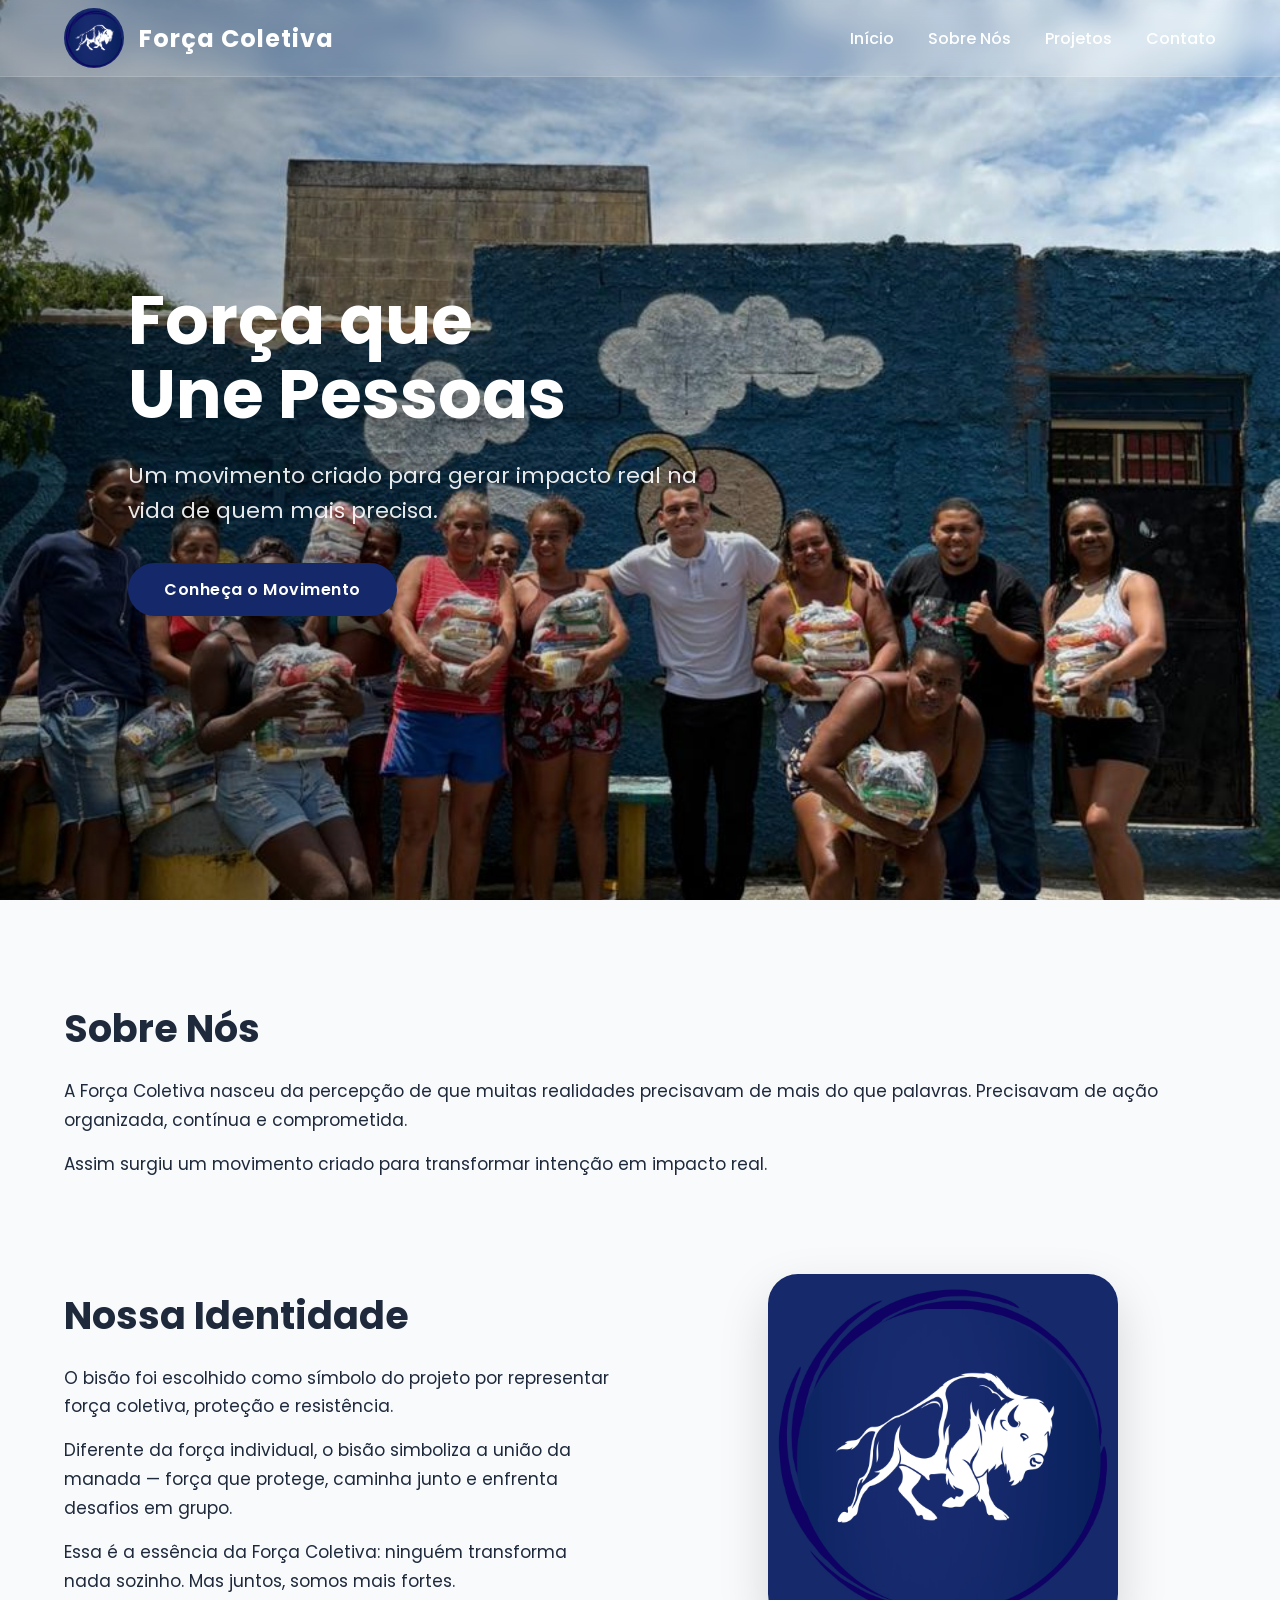
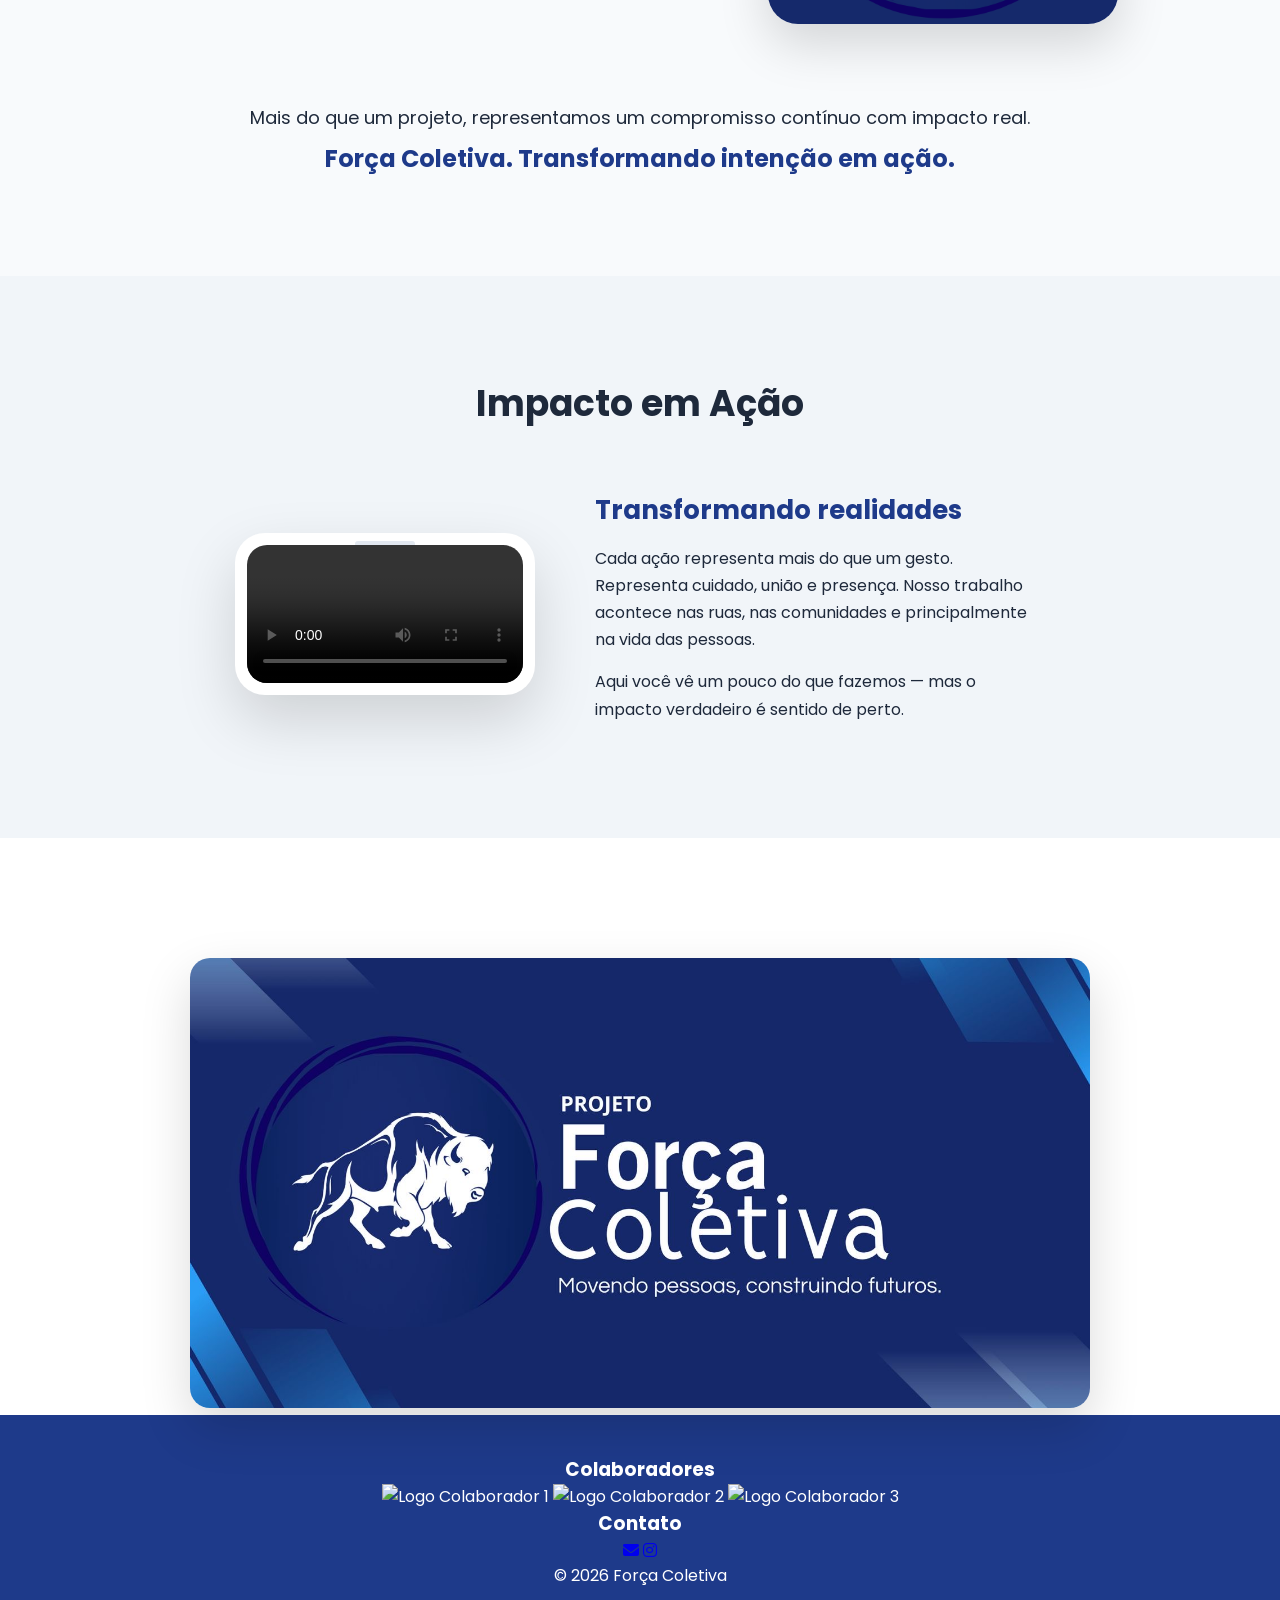
==== index.html @ aa449c19 "Prineiro Criação do site !!!" ====
<!DOCTYPE html>
<html lang="pt-br">
<head>
    <meta charset="UTF-8">
    <title>Força Coletiva</title>
    <meta name="viewport" content="width=device-width, initial-scale=1.0">

    <!-- Fonte moderna -->
    <link href="https://fonts.googleapis.com/css2?family=Poppins:wght@300;500;700&display=swap" rel="stylesheet">

    <!-- Font Awesome -->
    <link rel="stylesheet" href="https://cdnjs.cloudflare.com/ajax/libs/font-awesome/6.5.0/css/all.min.css">

    <!-- CSS -->
    <link rel="stylesheet" href="css/style.css">
</head>
<body>

    <!-- Header -->
    <header class="header">
        <div class="container">
            <div class="logo">
                <img src="images/logo.png" alt="Logo Força Coletiva">
                <span>Força Coletiva</span>
            </div>
            <nav>
                <a href="#inicio" class="active">Início</a>
                <a href="#sobre">Sobre Nós</a>
                <a href="#projetos">Projetos</a>
                <a href="#contato">Contato</a>
            </nav>
        </div>
    </header>

    <!-- HERO -->
    <section id="inicio" class="hero">
        <div class="hero-content">
            <h1>Força que<br>Une Pessoas</h1>
            <p>Um movimento criado para gerar impacto real na vida de quem mais precisa.</p>
            <a href="#sobre" class="btn">Conheça o Movimento</a>
        </div>
    </section>

    <!-- SOBRE -->
    <section class="about" id="sobre">
  <div class="container">

    <!-- BLOCO 1 -->
    <div class="about-row">
      <div class="about-text">
        <h2>Sobre Nós</h2>
        <p>
          A Força Coletiva nasceu da percepção de que muitas realidades
          precisavam de mais do que palavras. Precisavam de ação organizada,
          contínua e comprometida.
        </p>
        <p>
          Assim surgiu um movimento criado para transformar intenção
          em impacto real.
        </p>
      </div>
    </div>

    <!-- BLOCO 2 -->
    <div class="about-row reverse">
      <div class="about-image logo-box">
        <img src="images/logo.png" alt="Logo Força Coletiva">
      </div>

      <div class="about-text">
        <h2>Nossa Identidade</h2>
        <p>
          O bisão foi escolhido como símbolo do projeto por representar
          força coletiva, proteção e resistência.
        </p>
        <p>
          Diferente da força individual, o bisão simboliza a união da manada —
          força que protege, caminha junto e enfrenta desafios em grupo.
        </p>
        <p>
          Essa é a essência da Força Coletiva: ninguém transforma nada sozinho.
          Mas juntos, somos mais fortes.
        </p>
      </div>
    </div>

    <div class="about-final">
      <p>
        Mais do que um projeto, representamos um compromisso contínuo
        com impacto real.
      </p>
      <h3>Força Coletiva. Transformando intenção em ação.</h3>
    </div>

  </div>
</section>

<section class="impacto">
    <div class="container">

        <h2>Impacto em Ação</h2>

        <div class="impacto-content">

            <div class="video-box">
                <video controls>
                    <source src="video/acao.mp4" type="video/mp4">
                </video>
            </div>

            <div class="impacto-text">
                <h3>Transformando realidades</h3>
                <p>
                    Cada ação representa mais do que um gesto.
                    Representa cuidado, união e presença.
                    Nosso trabalho acontece nas ruas, nas comunidades
                    e principalmente na vida das pessoas.
                </p>
                <p>
                    Aqui você vê um pouco do que fazemos —
                    mas o impacto verdadeiro é sentido de perto.
                </p>
            </div>

        </div>

    </div>
</section>

    <!-- CONTATO -->
    <section id="contato" class="contact">
        <div class="container">
            <h2>Contato</h2>
            <p>Entre em contato conosco através do e-mail ou redes sociais.</p>
        </div>

        <div class="about-banner">
    <img src="images/banner.jpg" alt="Banner Força Coletiva">
</div>

    </section>

    <!-- Footer -->
    <footer class="footer">
        <div class="footer-logos">
            <h3>Colaboradores</h3>
            <div class="logos">
                <img src="images/logo1.png" alt="Logo Colaborador 1">
                <img src="images/logo2.png" alt="Logo Colaborador 2">
                <img src="images/logo3.png" alt="Logo Colaborador 3">
            </div>
        </div>

        <div class="footer-contact">
            <h3>Contato</h3>
            <div class="social-icons">
                <a href="mailto:contato@forcacoletiva.org" title="Email"><i class="fa-solid fa-envelope"></i></a>
                <a href="https://instagram.com/seuusuario" target="_blank" rel="noopener noreferrer" title="Instagram">
                    <i class="fa-brands fa-instagram"></i>
                </a>
            </div>
        </div>

        <div class="footer-bottom">
            <p>© 2026 Força Coletiva</p>
        </div>
    </footer>

<script>

document.querySelectorAll('.header nav a').forEach(link => {
    link.addEventListener('click', function(e) {
        e.preventDefault();
        const targetId = this.getAttribute('href').slice(1);
        const targetSection = document.getElementById(targetId);
        const headerOffset = 80;
        const elementPosition = targetSection.getBoundingClientRect().top;
        const offsetPosition = elementPosition + window.pageYOffset - headerOffset;

        window.scrollTo({
            top: offsetPosition,
            behavior: 'smooth'
        });

        document.querySelector('nav').classList.remove('active');
    });
});

const header = document.querySelector('.header');
const hero = document.querySelector('.hero');

window.addEventListener('scroll', function() {
    const heroHeight = hero.offsetHeight;

    if (window.scrollY > heroHeight - header.offsetHeight) {
        header.classList.add('scroll-active');
    } else {
        header.classList.remove('scroll-active');
    }
});

const faders = document.querySelectorAll('.fade-in');

const appearOptions = {
  threshold: 0.3
};

const appearOnScroll = new IntersectionObserver(function(
  entries,
  appearOnScroll
) {
  entries.forEach(entry => {
    if (!entry.isIntersecting) {
      return;
    } else {
      entry.target.classList.add('appear');
      appearOnScroll.unobserve(entry.target);
    }
  });
}, appearOptions);

faders.forEach(fader => {
  appearOnScroll.observe(fader);
});

</script>
</body>
</html>
---- css/style.css ----
* {
    margin: 0;
    padding: 0;
    box-sizing: border-box;
}

html {
    scroll-behavior: smooth;
}

body {
    font-family: 'Poppins', sans-serif;
    color: #fff;
}

.container {
    width: 90%;
    max-width: 1200px;
    margin: auto;
}

/* ================= HEADER ================= */

.header {
    position: fixed;
    top: 0;
    width: 100%;
    padding: 8px 0;
    z-index: 1000;
    background: rgba(255, 255, 255, 0.12);
    -webkit-backdrop-filter: blur(10px);
    backdrop-filter: blur(10px);
    border-bottom: 1px solid rgba(255, 255, 255, 0.15);
    transition: all 0.3s ease;
    box-shadow: 0 4px 20px rgba(0,0,0,0.05);
}

.header .container {
    display: flex;
    justify-content: space-between;
    align-items: center;
}

.logo {
    display: flex;
    align-items: center;
    gap: 15px;
}

.logo img {
    height: 60px;
    width: 60px;
    object-fit: cover;
    border-radius: 50%;
}

.logo span {
    color: #ffffff;
    font-size: 24px;
    font-weight: 700;
    letter-spacing: 1px;
    transition: color 0.3s;
}

/* ===== MENU PREMIUM ===== */

.header nav a {
    margin-left: 30px;
    text-decoration: none;
    color: #ffffff;
    font-weight: 500;
    position: relative;
    transition: all 0.3s ease;
}

/* Linha animada */
.header nav a::after {
    content: "";
    position: absolute;
    left: 0;
    bottom: -6px;
    width: 0%;
    height: 2px;
    background-color: currentColor;
    transition: width 0.3s ease;
}

/* Hover geral */
/* Hover só quando está em cima da hero */
.header:not(.scroll-active) nav a:hover {
    color: #2563eb; /* azul quando está em cima */
    transform: translateY(-3px);
}

/* Linha aparece */
.header nav a:hover::after {
    width: 100%;
}

/* Quando desce */
.header.scroll-active {
    background: rgba(255, 255, 255, 0.2);
}

.header.scroll-active nav a,
.header.scroll-active .logo span {
    color: #1e3a8a;
}

/* Hover quando está embaixo */
.header.scroll-active nav a:hover {
    color: #000000;
}

/* Efeito clique */
.header nav a:active {
    transform: translateY(0px) scale(0.95);
}

/* ================= HERO ================= */

.hero {
    height: 100vh;
    background-image: url('../images/hero.jpeg');
    background-size: cover;
    background-position: center;
    background-repeat: no-repeat;
    position: relative;
    display: flex;
    align-items: center;
    justify-content: flex-start;
    text-align: left;
    padding-left: 10%;
}

.hero::before {
    content: "";
    position: absolute;
    inset: 0;
    background: linear-gradient(
        to right,
        rgba(0,0,0,0.35),
        rgba(0,0,0,0.15),
        rgba(0,0,0,0)
    );
}

.hero-content {
    position: relative;
    z-index: 2;
    max-width: 600px;
}

.hero h1 {
    font-size: 68px;
    line-height: 1.1;
    margin-bottom: 25px;
    font-weight: 700;
}

.hero p {
    font-size: 22px;
    margin-bottom: 35px;
    line-height: 1.6;
    opacity: 0.9;
}

.btn {
    display: inline-block;
    background: #14286a;
    padding: 14px 36px;
    border-radius: 40px;
    text-decoration: none;
    color: #fff;
    font-weight: 600;
    letter-spacing: 0.5px;
    transition: all 0.3s ease;
}

.btn:hover {
    background: #0f1f52;
    transform: translateY(-4px);
    box-shadow: 0 10px 25px rgba(0, 0, 0, 0.3);
}

.btn:active {
    transform: scale(0.95);
}

/* ================= ABOUT ================= */

.about {
    padding: 100px 0;
    background: #f8fafc;
    color: #1e293b;
}

.about-content {
    display: flex;
    align-items: center;
    gap: 50px;
}

.about-text h2 {
    font-size: 40px;
    margin-bottom: 20px;
}

.about-text p {
    margin-bottom: 15px;
    line-height: 1.6;
}

.about-image img {
    width: 100%;
    border-radius: 15px;
}
/* ================= TEAM ================= */

.team {
    padding: 80px 0;
    background: #f8fafc;
    color: #1e293b;
    text-align: center;
}

/* ================= FOOTER ================= */

.footer {
    background: #1e3a8a;
    color: white;
    text-align: center;
    padding: 40px 20px;
}

/* ================= SOBRE NÓS PROFISSIONAL ================= */

.about-row {
    display: flex;
    align-items: center;
    gap: 60px;
    margin-bottom: 80px;
}

.about-text {
    flex: 1;
}

.about-row.reverse {
    flex-direction: row-reverse;
}

.about-text h2 {
    font-size: 38px;
    margin-bottom: 20px;
}

.about-text p {
    margin-bottom: 15px;
    line-height: 1.7;
    font-size: 17px;
}

.about-image {
    flex: 1;
    display: flex;
    justify-content: center;
    align-items: center;
}

.about-image img {
    max-width: 380px;
    width: 100%;
    border-radius: 30px;
    box-shadow: 0 20px 50px rgba(0,0,0,0.15);
    transition: transform 0.6s ease, box-shadow 0.6s ease;
}

.about-image img:hover {
    transform: scale(1.05) translateY(-5px);
    box-shadow: 0 25px 60px rgba(0,0,0,0.25);
}

/* Logo com efeito mais elegante */
.logo-box img {
    max-width: 350px;
    display: block;
    margin: auto;
    transition: transform 0.5s ease;
}

.logo-box img:hover {
    transform: translateY(-8px) scale(1.05);
}

/* Final da seção */

.about-final {
    text-align: center;
    margin-top: 40px;
}

.about-final p {
    font-size: 18px;
    margin-bottom: 10px;
}

.about-final h3 {
    font-size: 24px;
    color: #1e3a8a;
    font-weight: 700;
}

/* ================= IMPACTO EM AÇÃO ================= */

.impacto {
    padding: 100px 0;
    background: #f1f5f9;
    color: #1e293b;
}

.impacto h2 {
    font-size: 36px;
    text-align: center;
    margin-bottom: 60px;
}

/* Layout lado a lado */
.impacto-content {
    display: flex;
    align-items: center;
    justify-content: center;
    gap: 60px;
}

/* Moldura estilo Instagram */
.video-box {
    width: 300px;              /* controla tamanho */
    background: white;
    padding: 12px;
    border-radius: 30px;
    box-shadow: 0 25px 60px rgba(0,0,0,0.15);
    position: relative;
}

/* Bolinha tipo câmera */
.video-box::before {
    content: "";
    position: absolute;
    top: 8px;
    left: 50%;
    transform: translateX(-50%);
    width: 60px;
    height: 6px;
    background: #e2e8f0;
    border-radius: 10px;
}

.video-box video {
    width: 100%;
    border-radius: 20px;
    display: block;
}

/* Texto lateral */
.impacto-text {
    max-width: 450px;
}

.impacto-text h3 {
    font-size: 26px;
    margin-bottom: 15px;
    color: #1e3a8a;
}

.impacto-text p {
    font-size: 16px;
    line-height: 1.7;
    margin-bottom: 15px;
}

/* ================= BANNER INSTITUCIONAL ================= */

.about-banner {
    margin-top: 60px;
    text-align: center;
}

.about-banner img {
    width: 100%;
    max-width: 900px;
    border-radius: 20px;
    box-shadow: 0 20px 50px rgba(0,0,0,0.15);
    transition: transform 0.5s ease, box-shadow 0.5s ease;
}

/* Efeito elegante */
.about-banner img:hover {
    transform: scale(1.03);
    box-shadow: 0 25px 60px rgba(0,0,0,0.25);
}

@media (max-width: 900px) {
    .impacto-content {
        flex-direction: column;
        text-align: center;
    }

    .impacto-text {
        max-width: 100%;
    }
}
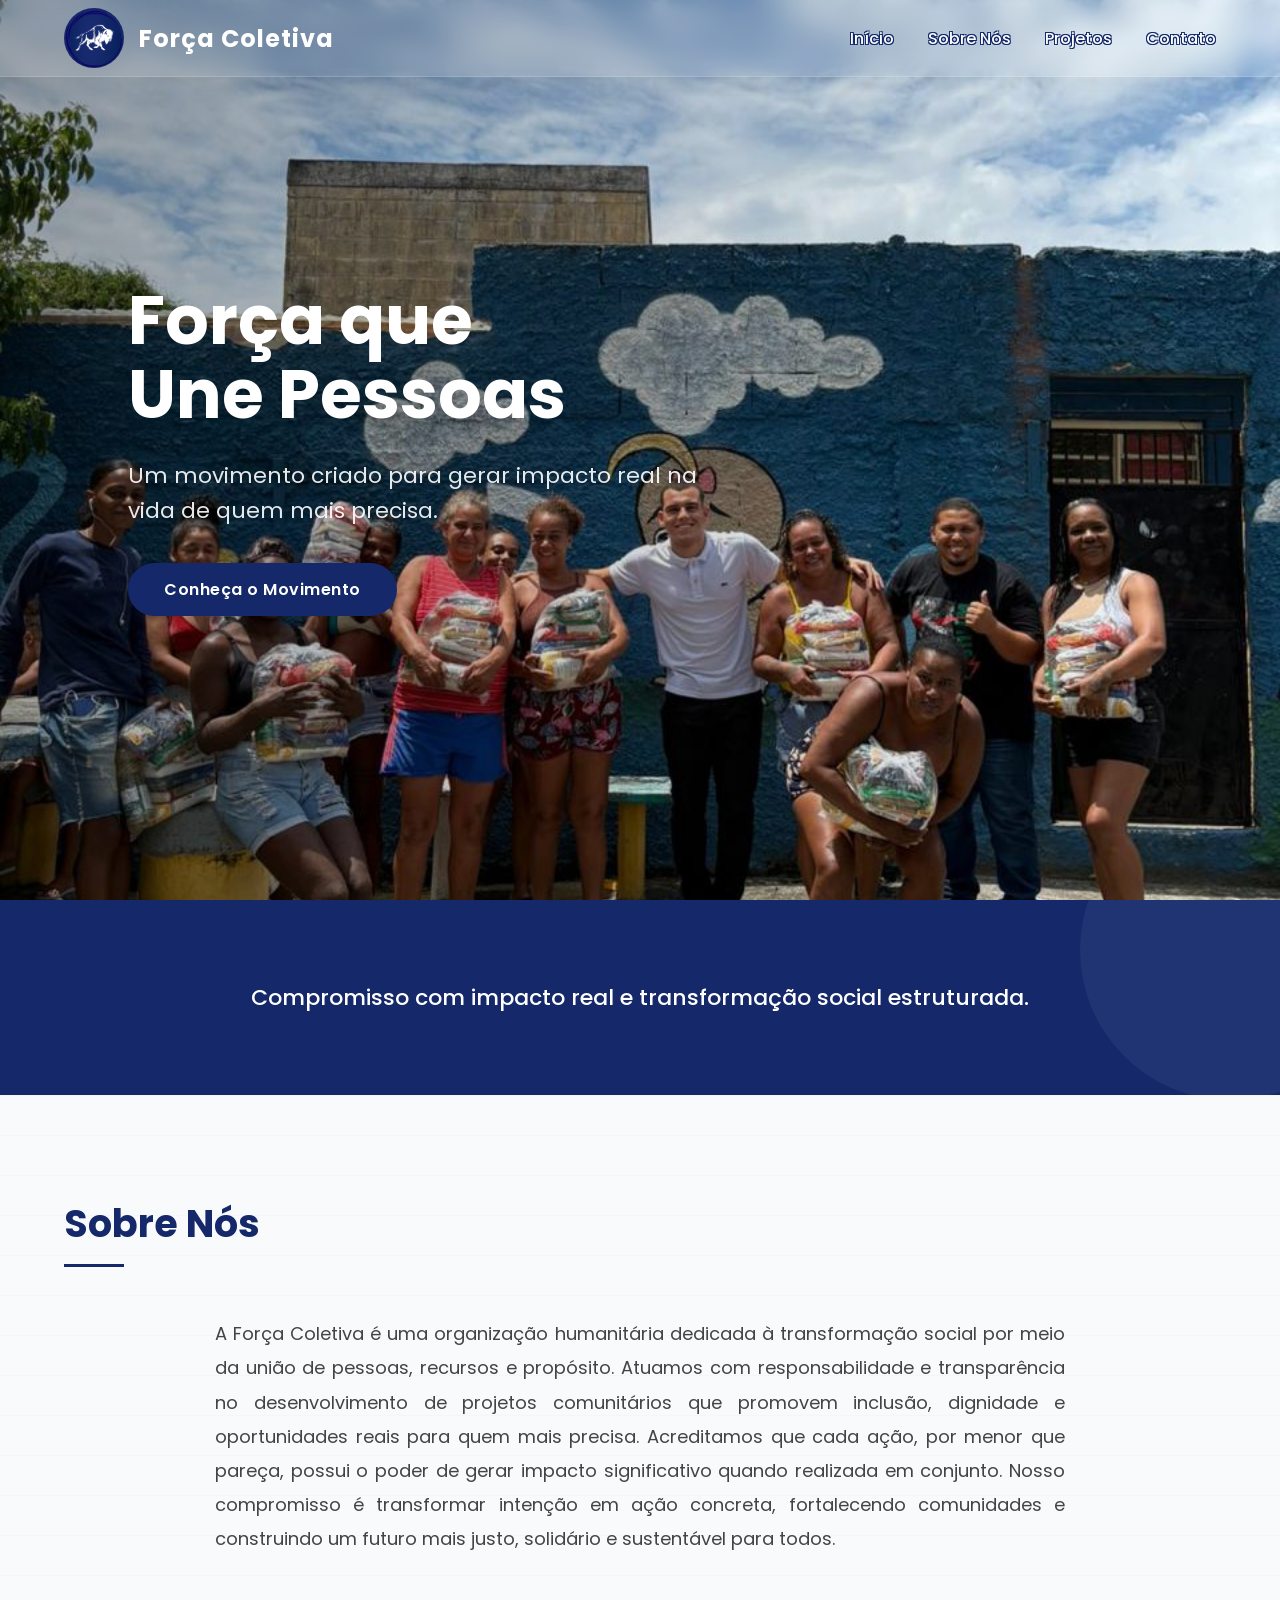
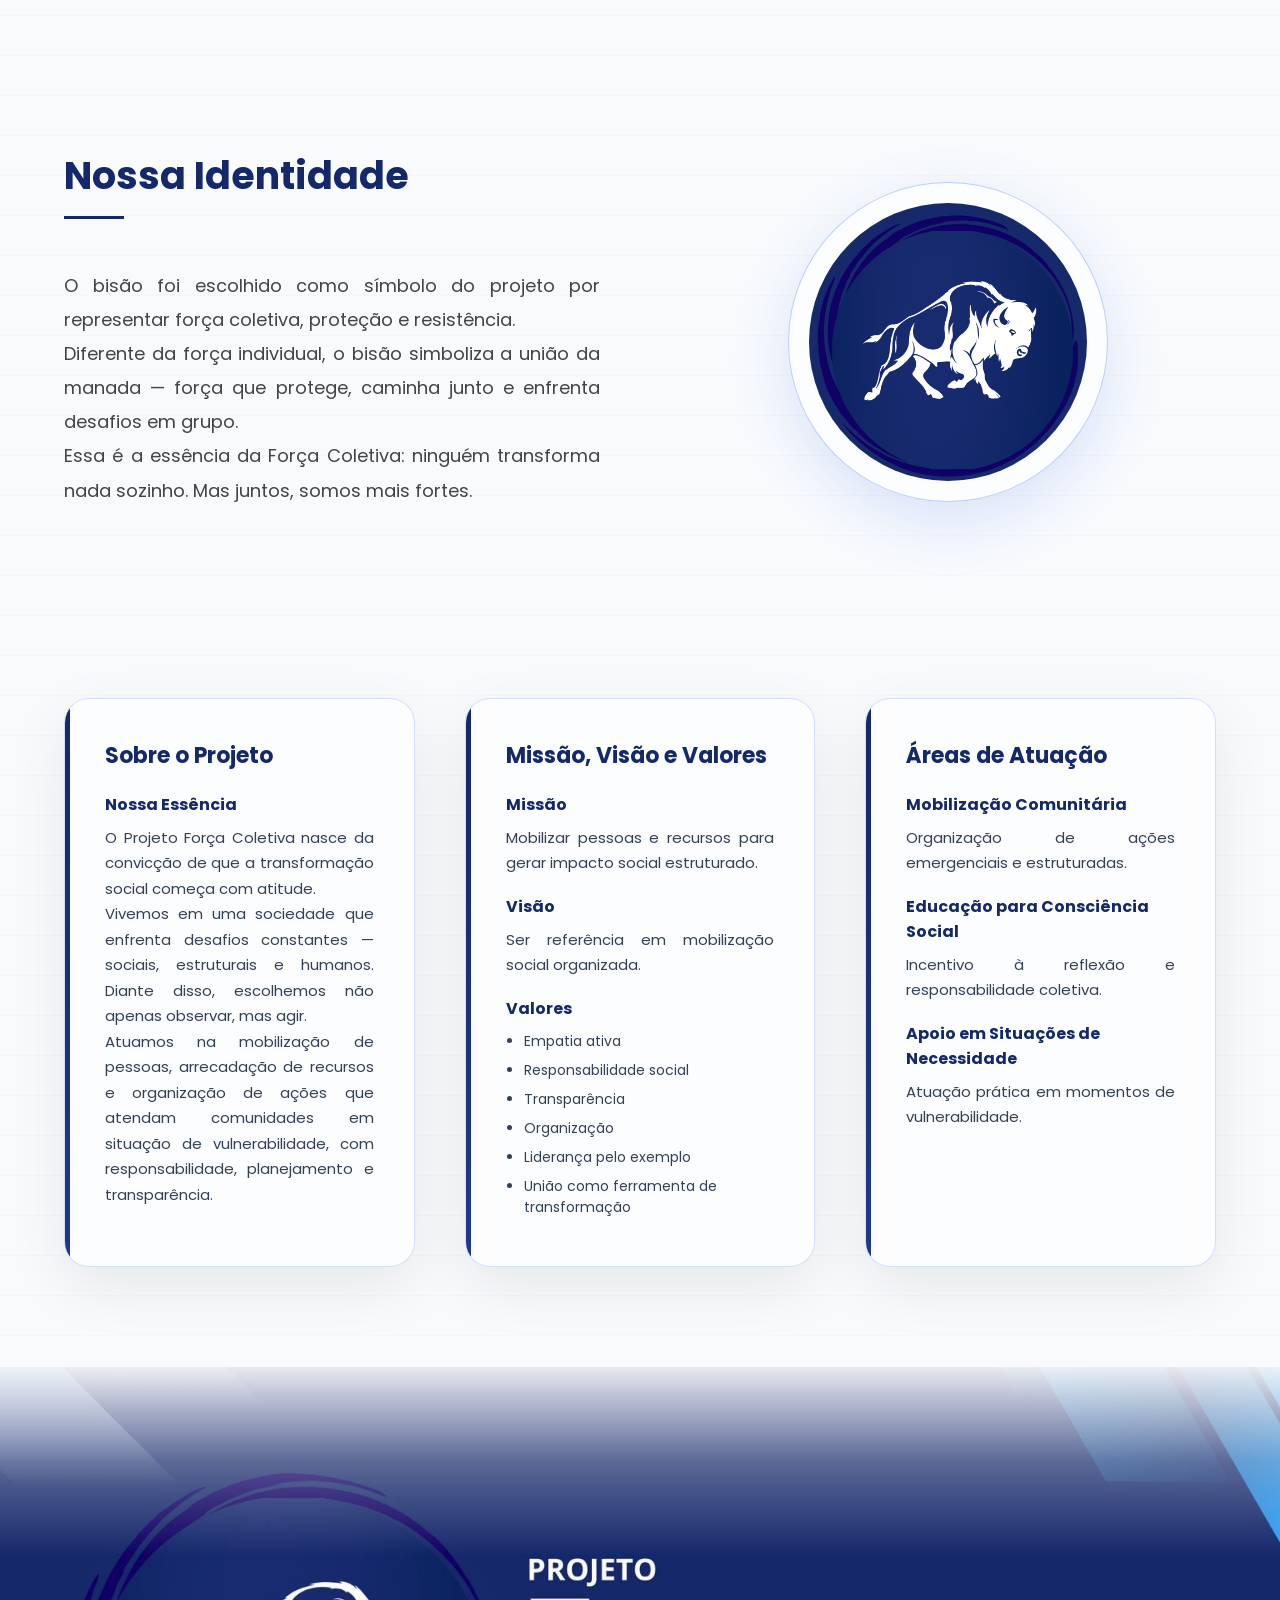
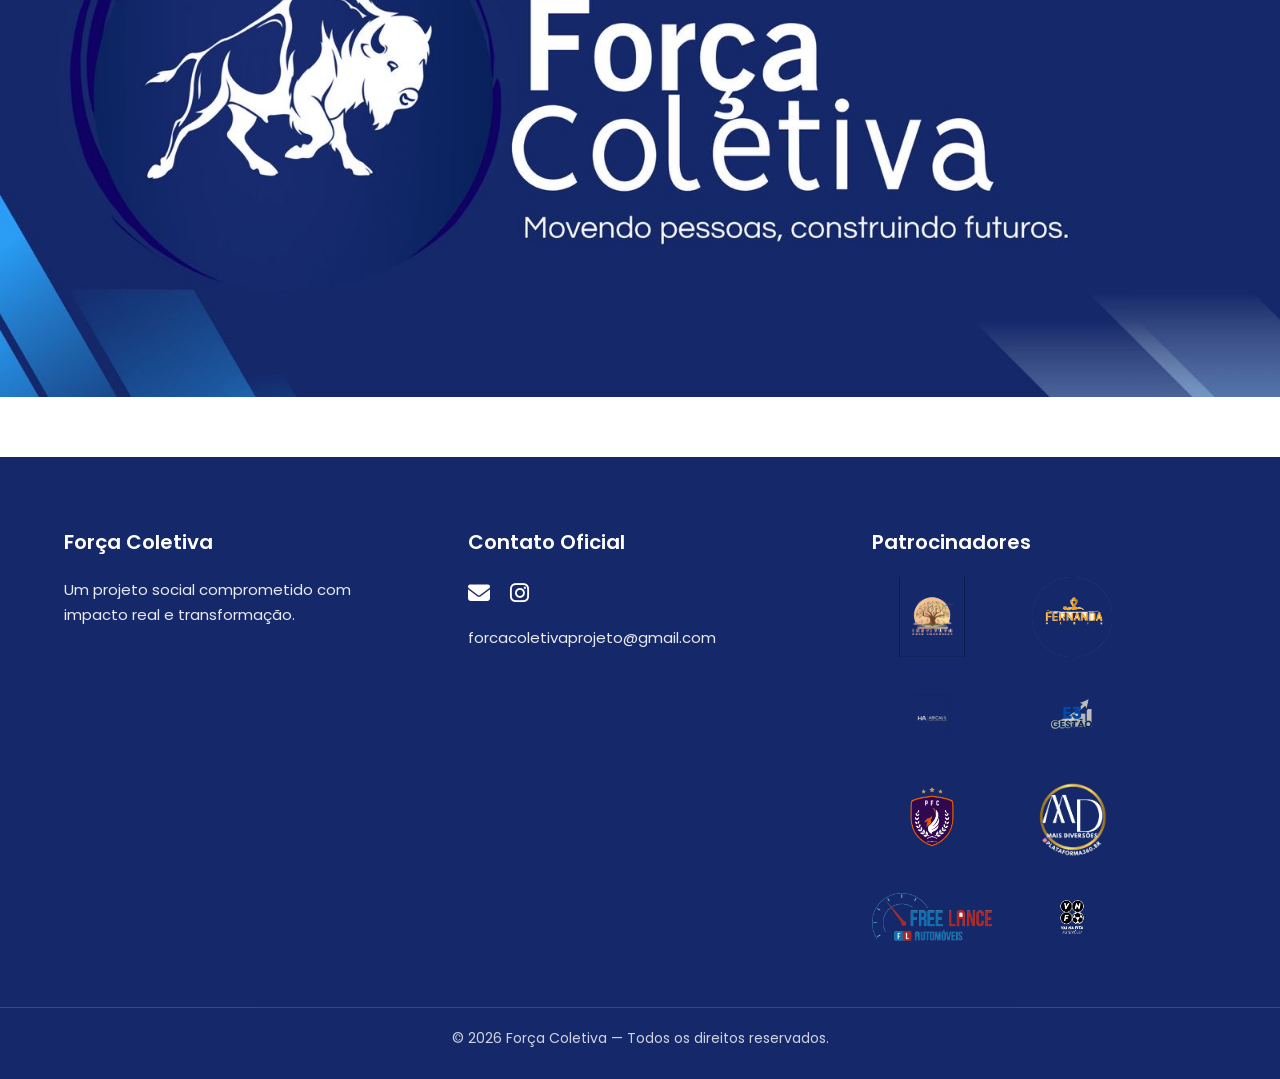
==== commit 59fe37c6: "um" ====
--- a/index.html
+++ b/index.html
@@ -42,89 +42,110 @@
     </section>
 
     <!-- SOBRE -->
-    <section class="about" id="sobre">
-  <div class="container">
-
-    <!-- BLOCO 1 -->
-    <div class="about-row">
-      <div class="about-text">
-        <h2>Sobre Nós</h2>
-        <p>
-          A Força Coletiva nasceu da percepção de que muitas realidades
-          precisavam de mais do que palavras. Precisavam de ação organizada,
-          contínua e comprometida.
-        </p>
-        <p>
-          Assim surgiu um movimento criado para transformar intenção
-          em impacto real.
-        </p>
-      </div>
+
+    <section class="about-intro">
+    <div class="container">
+        <p>Compromisso com impacto real e transformação social estruturada.</p>
     </div>
-
-    <!-- BLOCO 2 -->
-    <div class="about-row reverse">
-      <div class="about-image logo-box">
-        <img src="images/logo.png" alt="Logo Força Coletiva">
-      </div>
-
-      <div class="about-text">
-        <h2>Nossa Identidade</h2>
-        <p>
-          O bisão foi escolhido como símbolo do projeto por representar
-          força coletiva, proteção e resistência.
-        </p>
-        <p>
-          Diferente da força individual, o bisão simboliza a união da manada —
-          força que protege, caminha junto e enfrenta desafios em grupo.
-        </p>
-        <p>
-          Essa é a essência da Força Coletiva: ninguém transforma nada sozinho.
-          Mas juntos, somos mais fortes.
-        </p>
-      </div>
-    </div>
-
-    <div class="about-final">
-      <p>
-        Mais do que um projeto, representamos um compromisso contínuo
-        com impacto real.
-      </p>
-      <h3>Força Coletiva. Transformando intenção em ação.</h3>
-    </div>
-
-  </div>
-</section>
-
-<section class="impacto">
+    </section>
+
+<section class="about" id="sobre">
     <div class="container">
 
-        <h2>Impacto em Ação</h2>
-
-        <div class="impacto-content">
-
-            <div class="video-box">
-                <video controls>
-                    <source src="video/acao.mp4" type="video/mp4">
-                </video>
-            </div>
-
-            <div class="impacto-text">
-                <h3>Transformando realidades</h3>
+        <!-- BLOCO SOBRE NÓS -->
+        <div class="about-row">
+            <div class="about-text">
+                <h2 class="section-title">Sobre Nós</h2>
+                <div class="text-card">
+                   <p>
+A Força Coletiva é uma organização humanitária  dedicada à transformação social por meio da união de pessoas, recursos e propósito. Atuamos com responsabilidade e transparência no desenvolvimento de projetos comunitários que promovem inclusão, dignidade e oportunidades reais para quem mais precisa. Acreditamos que cada ação, por menor que pareça, possui o poder de gerar impacto significativo quando realizada em conjunto. Nosso compromisso é transformar intenção em ação concreta, fortalecendo comunidades e construindo um futuro mais justo, solidário e sustentável para todos.
+
+</p>
+                </div>
+            </div>
+        </div>
+
+        <!-- BLOCO NOSSA IDENTIDADE -->
+        <div class="about-row reverse">
+            <div class="about-image logo-box">
+                <img src="images/logo.png" alt="Logo Força Coletiva">
+            </div>
+            <div class="about-text">
+                <h2 class="section-title">Nossa Identidade</h2>
+                <div class="text-card">
+                    <p>
+                        O bisão foi escolhido como símbolo do projeto por representar
+                        força coletiva, proteção e resistência.
+                    </p>
+                    <p>
+                        Diferente da força individual, o bisão simboliza a união da manada —
+                        força que protege, caminha junto e enfrenta desafios em grupo.
+                    </p>
+                    <p>
+                        Essa é a essência da Força Coletiva: ninguém transforma nada sozinho.
+                        Mas juntos, somos mais fortes.
+                    </p>
+                </div>
+            </div>
+        </div>
+
+        <!-- CARDS DE DETALHES -->
+        <div class="sobre-cards">
+            <!-- SOBRE O PROJETO -->
+            <div class="card">
+                <h3>Sobre o Projeto</h3>
+                <h4>Nossa Essência</h4>
                 <p>
-                    Cada ação representa mais do que um gesto.
-                    Representa cuidado, união e presença.
-                    Nosso trabalho acontece nas ruas, nas comunidades
-                    e principalmente na vida das pessoas.
+                    O Projeto Força Coletiva nasce da convicção de que a transformação social começa com atitude.
                 </p>
                 <p>
-                    Aqui você vê um pouco do que fazemos —
-                    mas o impacto verdadeiro é sentido de perto.
+                    Vivemos em uma sociedade que enfrenta desafios constantes — sociais, estruturais e humanos.
+                    Diante disso, escolhemos não apenas observar, mas agir.
                 </p>
-            </div>
-
-        </div>
-
-    </div>
+                <p>
+                    Atuamos na mobilização de pessoas, arrecadação de recursos e organização de ações que atendam
+                    comunidades em situação de vulnerabilidade, com responsabilidade, planejamento e transparência.
+                </p>
+            </div>
+
+            <!-- MISSÃO VISÃO VALORES -->
+            <div class="card">
+                <h3>Missão, Visão e Valores</h3>
+
+                <h4>Missão</h4>
+                <p>Mobilizar pessoas e recursos para gerar impacto social estruturado.</p>
+
+                <h4>Visão</h4>
+                <p>Ser referência em mobilização social organizada.</p>
+
+                <h4>Valores</h4>
+                <ul>
+                    <li>Empatia ativa</li>
+                    <li>Responsabilidade social</li>
+                    <li>Transparência</li>
+                    <li>Organização</li>
+                    <li>Liderança pelo exemplo</li>
+                    <li>União como ferramenta de transformação</li>
+                </ul>
+            </div>
+
+            <!-- ÁREAS DE ATUAÇÃO -->
+            <div class="card">
+                <h3>Áreas de Atuação</h3>
+
+                <h4>Mobilização Comunitária</h4>
+                <p>Organização de ações emergenciais e estruturadas.</p>
+
+                <h4>Educação para Consciência Social</h4>
+                <p>Incentivo à reflexão e responsabilidade coletiva.</p>
+
+                <h4>Apoio em Situações de Necessidade</h4>
+                <p>Atuação prática em momentos de vulnerabilidade.</p>
+            </div>
+        </div>
+</section>
+
+<section class="banner-institucional">
 </section>
 
     <!-- CONTATO -->
@@ -134,37 +155,88 @@
             <p>Entre em contato conosco através do e-mail ou redes sociais.</p>
         </div>
 
-        <div class="about-banner">
-    <img src="images/banner.jpg" alt="Banner Força Coletiva">
-</div>
-
     </section>
 
-    <!-- Footer -->
-    <footer class="footer">
-        <div class="footer-logos">
-            <h3>Colaboradores</h3>
-            <div class="logos">
-                <img src="images/logo1.png" alt="Logo Colaborador 1">
-                <img src="images/logo2.png" alt="Logo Colaborador 2">
-                <img src="images/logo3.png" alt="Logo Colaborador 3">
-            </div>
-        </div>
-
-        <div class="footer-contact">
-            <h3>Contato</h3>
-            <div class="social-icons">
-                <a href="mailto:contato@forcacoletiva.org" title="Email"><i class="fa-solid fa-envelope"></i></a>
-                <a href="https://instagram.com/seuusuario" target="_blank" rel="noopener noreferrer" title="Instagram">
+<footer class="footer">
+
+    <div class="container footer-content">
+
+        <!-- Identidade -->
+        <div class="footer-col">
+            <h3>Força Coletiva</h3>
+            <p>
+                Um projeto social comprometido com impacto real e transformação.
+            </p>
+        </div>
+
+        <!-- Contato -->
+        <div class="footer-col">
+            <h4>Contato Oficial</h4>
+
+            <div class="footer-contact">
+                <a href="mailto:forcacoletivaprojeto@gmail.com" title="Enviar email">
+                    <i class="fa-solid fa-envelope"></i>
+                </a>
+
+                <a href="https://www.instagram.com/somosforcacoletiva/" target="_blank" rel="noopener noreferrer" title="Seguir no Instagram">
                     <i class="fa-brands fa-instagram"></i>
                 </a>
             </div>
-        </div>
-
-        <div class="footer-bottom">
-            <p>© 2026 Força Coletiva</p>
-        </div>
-    </footer>
+
+            <p class="footer-email">forcacoletivaprojeto@gmail.com</p>
+        </div>
+
+        <!-- Patrocinadores -->
+        <div class="footer-col">
+            <h4>Patrocinadores</h4>
+
+            <div class="footer-logos">
+
+            <div class="logo-item">
+            <img src="images/logo1.png" class="logo1" alt="Patrocinador 1">
+            </div>
+
+            <div class="logo-item">
+            <img src="images/logo2.png" class="logo2" alt="Patrocinador 2">
+            </div>
+
+            <div class="logo-item">
+            <img src="images/logo3.png" class="logo3" alt="Patrocinador 3">
+            </div>
+            
+            <div class="logo-item">
+            <img src="images/logo4.png" class="logo4" alt="Patrocinador 4">
+            </div>
+
+            <div class="logo-item">
+            <img src="images/logo5.png" class="logo5" alt="Patrocinador 5">
+            </div>
+
+            <div class="logo-item">
+            <img src="images/logo6.png" class="logo6" alt="Patrocinador 6">
+            </div>
+
+            <div class="logo-item">
+            <img src="images/logo7.png" class="logo7" alt="Patrocinador 7">
+            </div>
+
+            <div class="logo-item">
+            <img src="images/logo8.png" class="logo8" alt="Patrocinador 8">
+            </div>
+
+            </div>
+        </div>
+
+    </div>
+
+    <!-- Linha institucional final -->
+    <div class="footer-bottom">
+        <p>
+            © 2026 Força Coletiva — Todos os direitos reservados.
+        </p>
+    </div>
+
+</footer>
 
 <script>
 
--- a/css/style.css
+++ b/css/style.css
@@ -32,7 +32,7 @@
     backdrop-filter: blur(10px);
     border-bottom: 1px solid rgba(255, 255, 255, 0.15);
     transition: all 0.3s ease;
-    box-shadow: 0 4px 20px rgba(0,0,0,0.05);
+    box-shadow: 0 4px 20px rgba(0, 0, 0, 0.05);
 }
 
 .header .container {
@@ -71,6 +71,13 @@
     font-weight: 500;
     position: relative;
     transition: all 0.3s ease;
+
+    /* CONTORNO AZUL SUAVE (SÓ NO TOPO) */
+    text-shadow:
+        -1px -1px 0 #14286a,
+         1px -1px 0 #14286a,
+        -1px  1px 0 #14286a,
+         1px  1px 0 #14286a;
 }
 
 /* Linha animada */
@@ -88,7 +95,8 @@
 /* Hover geral */
 /* Hover só quando está em cima da hero */
 .header:not(.scroll-active) nav a:hover {
-    color: #2563eb; /* azul quando está em cima */
+    color: #14286a;
+    /* azul quando está em cima */
     transform: translateY(-3px);
 }
 
@@ -104,12 +112,16 @@
 
 .header.scroll-active nav a,
 .header.scroll-active .logo span {
-    color: #1e3a8a;
+    color: #14286a;
+}
+
+.header.scroll-active nav a {
+    text-shadow: none;
 }
 
 /* Hover quando está embaixo */
 .header.scroll-active nav a:hover {
-    color: #000000;
+    color: #14286a;
 }
 
 /* Efeito clique */
@@ -137,12 +149,10 @@
     content: "";
     position: absolute;
     inset: 0;
-    background: linear-gradient(
-        to right,
-        rgba(0,0,0,0.35),
-        rgba(0,0,0,0.15),
-        rgba(0,0,0,0)
-    );
+    background: linear-gradient(to right,
+            rgba(0, 0, 0, 0.35),
+            rgba(0, 0, 0, 0.15),
+            rgba(0, 0, 0, 0));
 }
 
 .hero-content {
@@ -215,6 +225,7 @@
     width: 100%;
     border-radius: 15px;
 }
+
 /* ================= TEAM ================= */
 
 .team {
@@ -224,22 +235,13 @@
     text-align: center;
 }
 
-/* ================= FOOTER ================= */
-
-.footer {
-    background: #1e3a8a;
-    color: white;
-    text-align: center;
-    padding: 40px 20px;
-}
-
 /* ================= SOBRE NÓS PROFISSIONAL ================= */
 
 .about-row {
     display: flex;
     align-items: center;
-    gap: 60px;
-    margin-bottom: 80px;
+    gap: 80px;
+    margin-bottom: 160px;
 }
 
 .about-text {
@@ -261,6 +263,15 @@
     font-size: 17px;
 }
 
+.about p {
+    text-align: justify;
+    line-height: 1.9;
+    font-size: 18px;
+    color: #444;
+    max-width: 850px;
+    margin: 0 auto;
+}
+
 .about-image {
     flex: 1;
     display: flex;
@@ -272,45 +283,60 @@
     max-width: 380px;
     width: 100%;
     border-radius: 30px;
-    box-shadow: 0 20px 50px rgba(0,0,0,0.15);
+    box-shadow: 0 20px 50px rgba(0, 0, 0, 0.15);
     transition: transform 0.6s ease, box-shadow 0.6s ease;
 }
 
 .about-image img:hover {
     transform: scale(1.05) translateY(-5px);
-    box-shadow: 0 25px 60px rgba(0,0,0,0.25);
-}
-
-/* Logo com efeito mais elegante */
+    box-shadow: 0 25px 60px rgba(0, 0, 0, 0.25);
+}
+
+/* ===== LOGO PREMIUM ===== */
+
 .logo-box img {
-    max-width: 350px;
-    display: block;
-    margin: auto;
-    transition: transform 0.5s ease;
+    max-width: 320px;
+    border-radius: 50%;
+    padding: 20px;
+    background: rgba(255, 255, 255, 0.6);
+    -webkit-backdrop-filter: blur(10px);
+    backdrop-filter: blur(10px);
+    border: 1px solid rgba(37, 99, 235, 0.3);
+    box-shadow: 0 20px 60px rgba(37, 99, 235, 0.15);
+    transition: all 0.5s ease;
+}
+
+.logo-box img:hover {
+    transform: scale(1.08) translateY(-10px);
+    box-shadow: 0 30px 90px rgba(37, 99, 235, 0.4);
 }
 
 .logo-box img:hover {
     transform: translateY(-8px) scale(1.05);
 }
 
-/* Final da seção */
+/* ===== MANIFESTO FINAL ===== */
 
 .about-final {
     text-align: center;
-    margin-top: 40px;
+    margin-top: 100px;
+    padding: 80px 40px;
+    background: white;
+    border-left: 6px solid #14286a;
+    box-shadow: 0 20px 60px rgba(0,0,0,0.05);
 }
 
 .about-final p {
-    font-size: 18px;
-    margin-bottom: 10px;
+    font-size: 20px;
+    margin-bottom: 15px;
+    color: #334155;
 }
 
 .about-final h3 {
-    font-size: 24px;
-    color: #1e3a8a;
+    font-size: 28px;
+    color: #14286a;
     font-weight: 700;
 }
-
 /* ================= IMPACTO EM AÇÃO ================= */
 
 .impacto {
@@ -335,11 +361,12 @@
 
 /* Moldura estilo Instagram */
 .video-box {
-    width: 300px;              /* controla tamanho */
+    width: 300px;
+    /* controla tamanho */
     background: white;
     padding: 12px;
     border-radius: 30px;
-    box-shadow: 0 25px 60px rgba(0,0,0,0.15);
+    box-shadow: 0 25px 60px rgba(0, 0, 0, 0.15);
     position: relative;
 }
 
@@ -370,7 +397,7 @@
 .impacto-text h3 {
     font-size: 26px;
     margin-bottom: 15px;
-    color: #1e3a8a;
+    color: #14286a;
 }
 
 .impacto-text p {
@@ -379,34 +406,316 @@
     margin-bottom: 15px;
 }
 
-/* ================= BANNER INSTITUCIONAL ================= */
-
-.about-banner {
-    margin-top: 60px;
+/* ================= SOBRE - MODERNO TECNOLÓGICO ================= */
+
+.sobre-cards {
+    margin-top: 120px;
+    display: grid;
+    grid-template-columns: repeat(auto-fit, minmax(300px, 1fr));
+    gap: 50px;
+}
+
+/* FUNDO TECNOLÓGICO */
+.about {
+    background: #f8fafc;
+}
+
+/* CARD ESTILO GLASS */
+.card {
+    position: relative;
+    padding: 40px;
+    border-radius: 25px;
+    background: rgba(255, 255, 255, 0.6);
+    backdrop-filter: blur(12px);
+    -webkit-backdrop-filter: blur(12px);
+    border: 1px solid rgba(37, 99, 235, 0.2);
+    box-shadow: 0 20px 60px rgba(0, 0, 0, 0.08);
+    transition: all 0.5s ease;
+    overflow: hidden;
+}
+
+/* BARRA LATERAL ANIMADA */
+.card::before {
+    content: "";
+    position: absolute;
+    left: 0;
+    top: 0;
+    height: 100%;
+    width: 5px;
+    background: linear-gradient(to bottom, #14286a, #1e3a8a);
+    transition: width 0.1s ease;
+}
+
+/* HOVER MODERNO */
+.card:hover {
+    transform: translateY(-12px);
+    box-shadow: 0 30px 80px rgba(37, 99, 235, 0.25);
+    border: 1px solid rgba(37, 99, 235, 0.4);
+}
+
+/* Borda cresce no hover */
+.card:hover::before {
+    width: 100%;
+    opacity: 0.05;
+}
+
+/* TÍTULOS */
+.card h3 {
+    font-size: 22px;
+    margin-bottom: 20px;
+    color: #14286a;
+}
+
+.card h4 {
+    margin-top: 18px;
+    margin-bottom: 8px;
+    font-size: 16px;
+    color: #14286a;
+}
+
+.card p {
+    font-size: 15px;
+    line-height: 1.7;
+    color: #334155;
+}
+
+.card ul {
+    padding-left: 18px;
+    margin-top: 10px;
+}
+
+.card ul li {
+    margin-bottom: 8px;
+    font-size: 14px;
+    color: #334155;
+}
+
+/* RESPONSIVO */
+@media (max-width: 768px) {
+    .sobre-cards {
+        gap: 30px;
+    }
+}
+
+/* ===== TÍTULO INSTITUCIONAL ===== */
+
+.section-title {
+    font-size: 36px;
+    font-weight: 700;
+    color: #14286a;
+    margin-bottom: 20px;
+    position: relative;
+}
+
+.section-title::after {
+    content: "";
+    display: block;
+    width: 60px;
+    height: 3px;
+    background: #14286a;
+    margin-top: 12px;
+}
+
+/* ===== TEXT CARD INSTITUCIONAL ===== */
+
+.text-card {
+    padding: 30px 0;
+    background: none;
+    border: none;
+    box-shadow: none;
+}
+
+.text-card::before {
+    display: none;
+}
+
+.text-card:hover {
+    transform: none;
+    box-shadow: none;
+    border: none;
+}
+
+/* ===== DECORAÇÃO MODERNA ===== */
+
+
+.about .container {
+    position: relative;
+    z-index: 2;
+}
+
+/* ===== LINHA INSTITUCIONAL ===== */
+
+.about {
+    position: relative;
+}
+
+/* ===== ELEMENTO DECORATIVO GEOMÉTRICO ===== */
+
+.about::before {
+    content: "";
+    position: absolute;
+    top: 80px;
+    left: -120px;
+    width: 400px;
+    height: 400px;
+    background: radial-gradient(circle, rgba(37,99,235,0.15) 0%, transparent 70%);
+    z-index: 0;
+}
+
+.about .container {
+    position: relative;
+    z-index: 2;
+}
+
+/* ===== REMOVER QUALQUER DECORAÇÃO DA SEÇÃO ABOUT ===== */
+
+.about::before,
+.about::after {
+    content: none !important;
+    display: none !important;
+}
+
+
+/* ===== FAIXA INSTITUCIONAL DEGRADÊ ===== */
+
+.about-intro {
+    background: linear-gradient(135deg, #14286a, #14286a);
+    padding: 80px 0;
     text-align: center;
-}
-
-.about-banner img {
+    position: relative;
+    overflow: hidden;
+}
+
+/* detalhe decorativo sutil */
+.about-intro::after {
+    content: "";
+    position: absolute;
+    width: 300px;
+    height: 300px;
+    background: rgba(255,255,255,0.05);
+    border-radius: 50%;
+    top: -100px;
+    right: -100px;
+}
+
+.about-intro p {
+    color: white;
+    font-size: 22px;
+    font-weight: 500;
+    max-width: 800px;
+    margin: auto;
+    line-height: 1.6;
+}
+
+/* ===== TEXTURA INSTITUCIONAL SUAVE ===== */
+
+.about {
+    background: #f8fafc;
+    background-image: linear-gradient(
+        rgba(0,0,0,0.015) 1px,
+        transparent 1px
+    );
+    background-size: 40px 40px;
+}
+
+/* ===== BANNER INSTITUCIONAL ===== */
+
+.banner-institucional {
     width: 100%;
-    max-width: 900px;
-    border-radius: 20px;
-    box-shadow: 0 20px 50px rgba(0,0,0,0.15);
-    transition: transform 0.5s ease, box-shadow 0.5s ease;
-}
-
-/* Efeito elegante */
-.about-banner img:hover {
-    transform: scale(1.03);
-    box-shadow: 0 25px 60px rgba(0,0,0,0.25);
-}
-
-@media (max-width: 900px) {
-    .impacto-content {
-        flex-direction: column;
-        text-align: center;
-    }
-
-    .impacto-text {
-        max-width: 100%;
-    }
-}+    height: 70vh;
+    background:
+        linear-gradient(to bottom, rgba(255,255,255,0.9) 0%, rgba(255,255,255,0.3) 15%, rgba(255,255,255,0) 30%),
+        url("../images/banner.jpg") center center no-repeat;
+    background-size: cover;
+}
+
+/* ================= FOOTER ONG INSTITUCIONAL ================= */
+
+.footer {
+    background: #14286a;
+    color: white;
+    padding: 70px 0 30px;
+}
+
+.footer-content {
+    display: flex;
+    justify-content: space-between;
+    gap: 60px;
+    flex-wrap: wrap;
+}
+
+.footer-col {
+    flex: 1;
+    min-width: 240px;
+}
+
+.footer-col h3,
+.footer-col h4 {
+    margin-bottom: 20px;
+    font-size: 20px;
+    font-weight: 600;
+}
+
+.footer-col p {
+    font-size: 15px;
+    line-height: 1.7;
+    opacity: 0.9;
+}
+
+.footer-email {
+    margin-top: 15px;
+    font-size: 14px;
+    opacity: 0.8;
+}
+
+/* Contato */
+.footer-contact {
+    display: flex;
+    gap: 20px;
+    margin-bottom: 10px;
+}
+
+.footer-contact a {
+    font-size: 22px;
+    color: white;
+    transition: 0.3s ease;
+}
+
+.footer-contact a:hover {
+    color: #93c5fd;
+    transform: translateY(-3px);
+}
+
+/* Logos */
+.footer-logos {
+    display: flex;
+    gap: 20px;
+    flex-wrap: wrap;
+    align-items: center;
+}
+
+.logo-item {
+    width: 120px;   /* tamanho padrão de caixa */
+    height: 80px;
+    display: flex;
+    align-items: center;
+    justify-content: center;
+}
+
+.logo-item img {
+    max-height: 100%;
+    max-width: 100%;
+    object-fit: contain;
+}
+
+/* Linha final */
+.footer-bottom {
+    margin-top: 50px;
+    padding-top: 20px;
+    text-align: center;
+    border-top: 1px solid rgba(255,255,255,0.2);
+    font-size: 14px;
+    opacity: 0.8;
+}
+
+
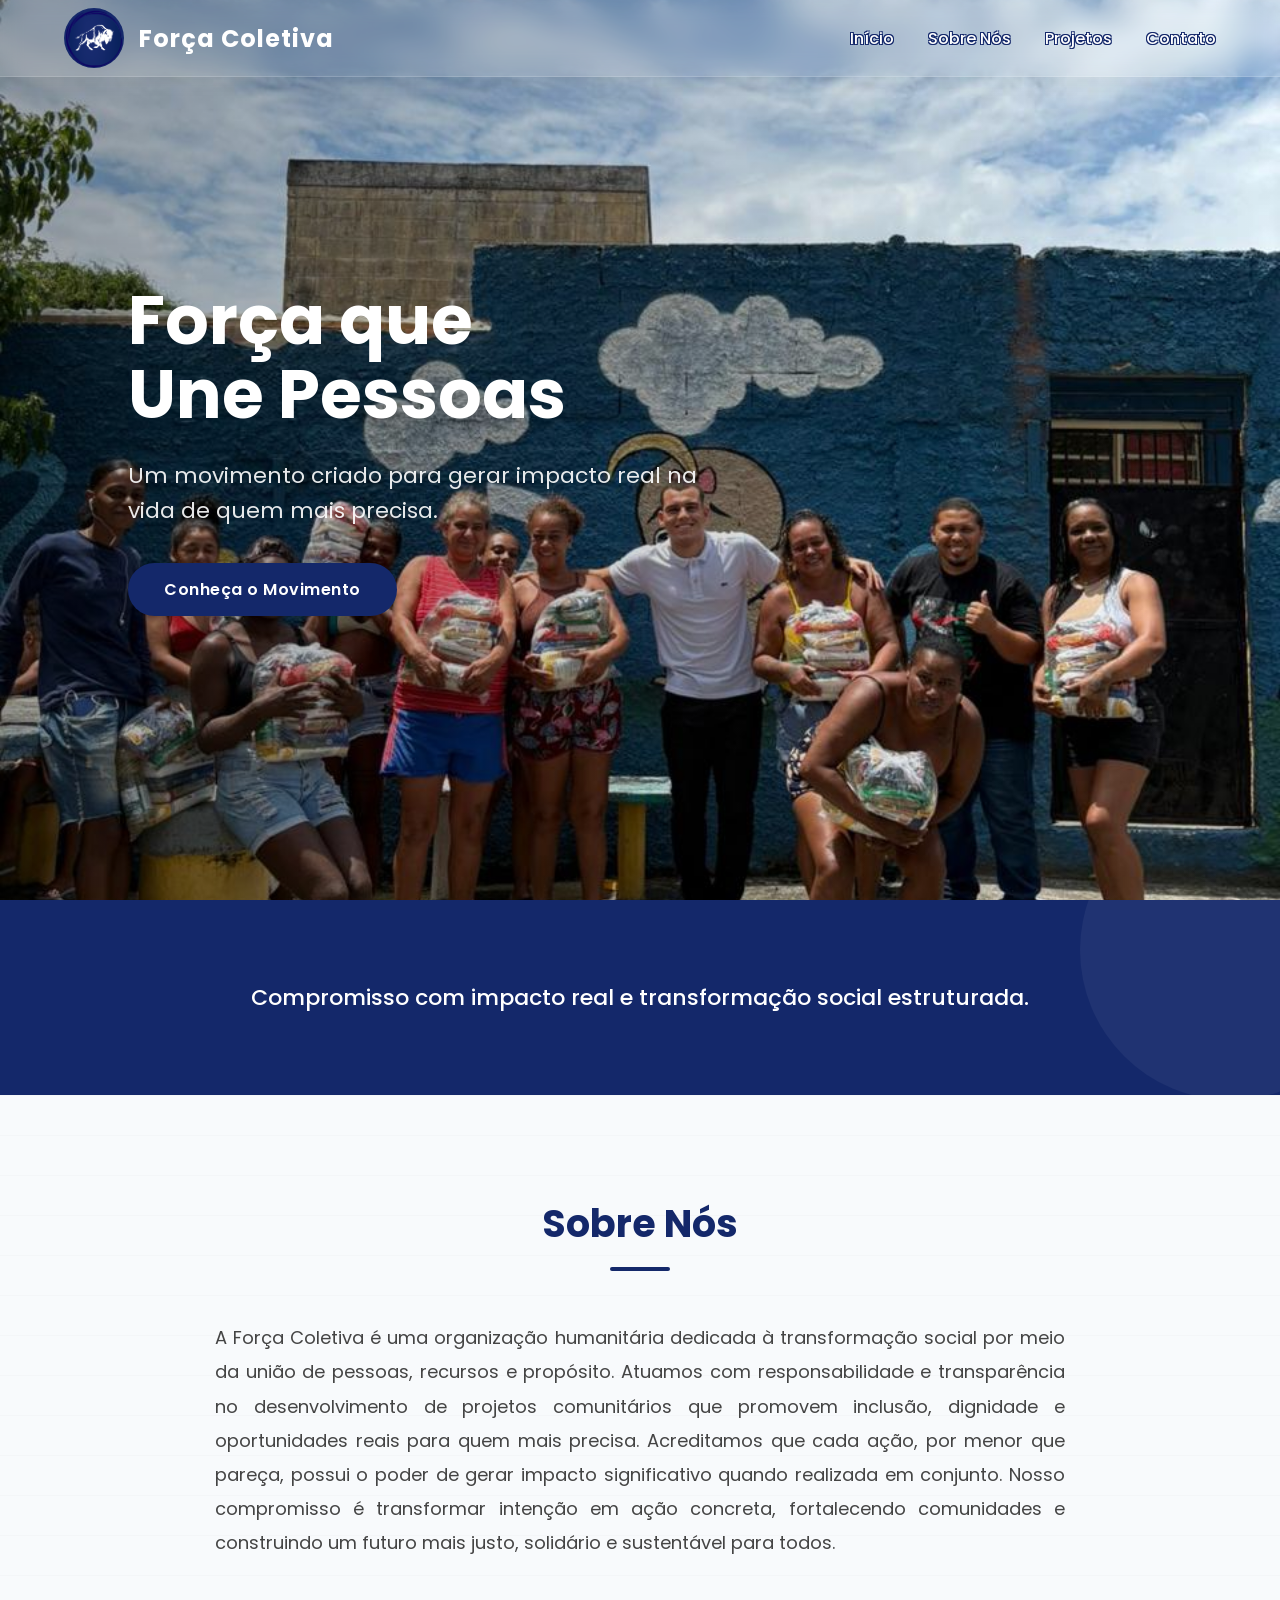
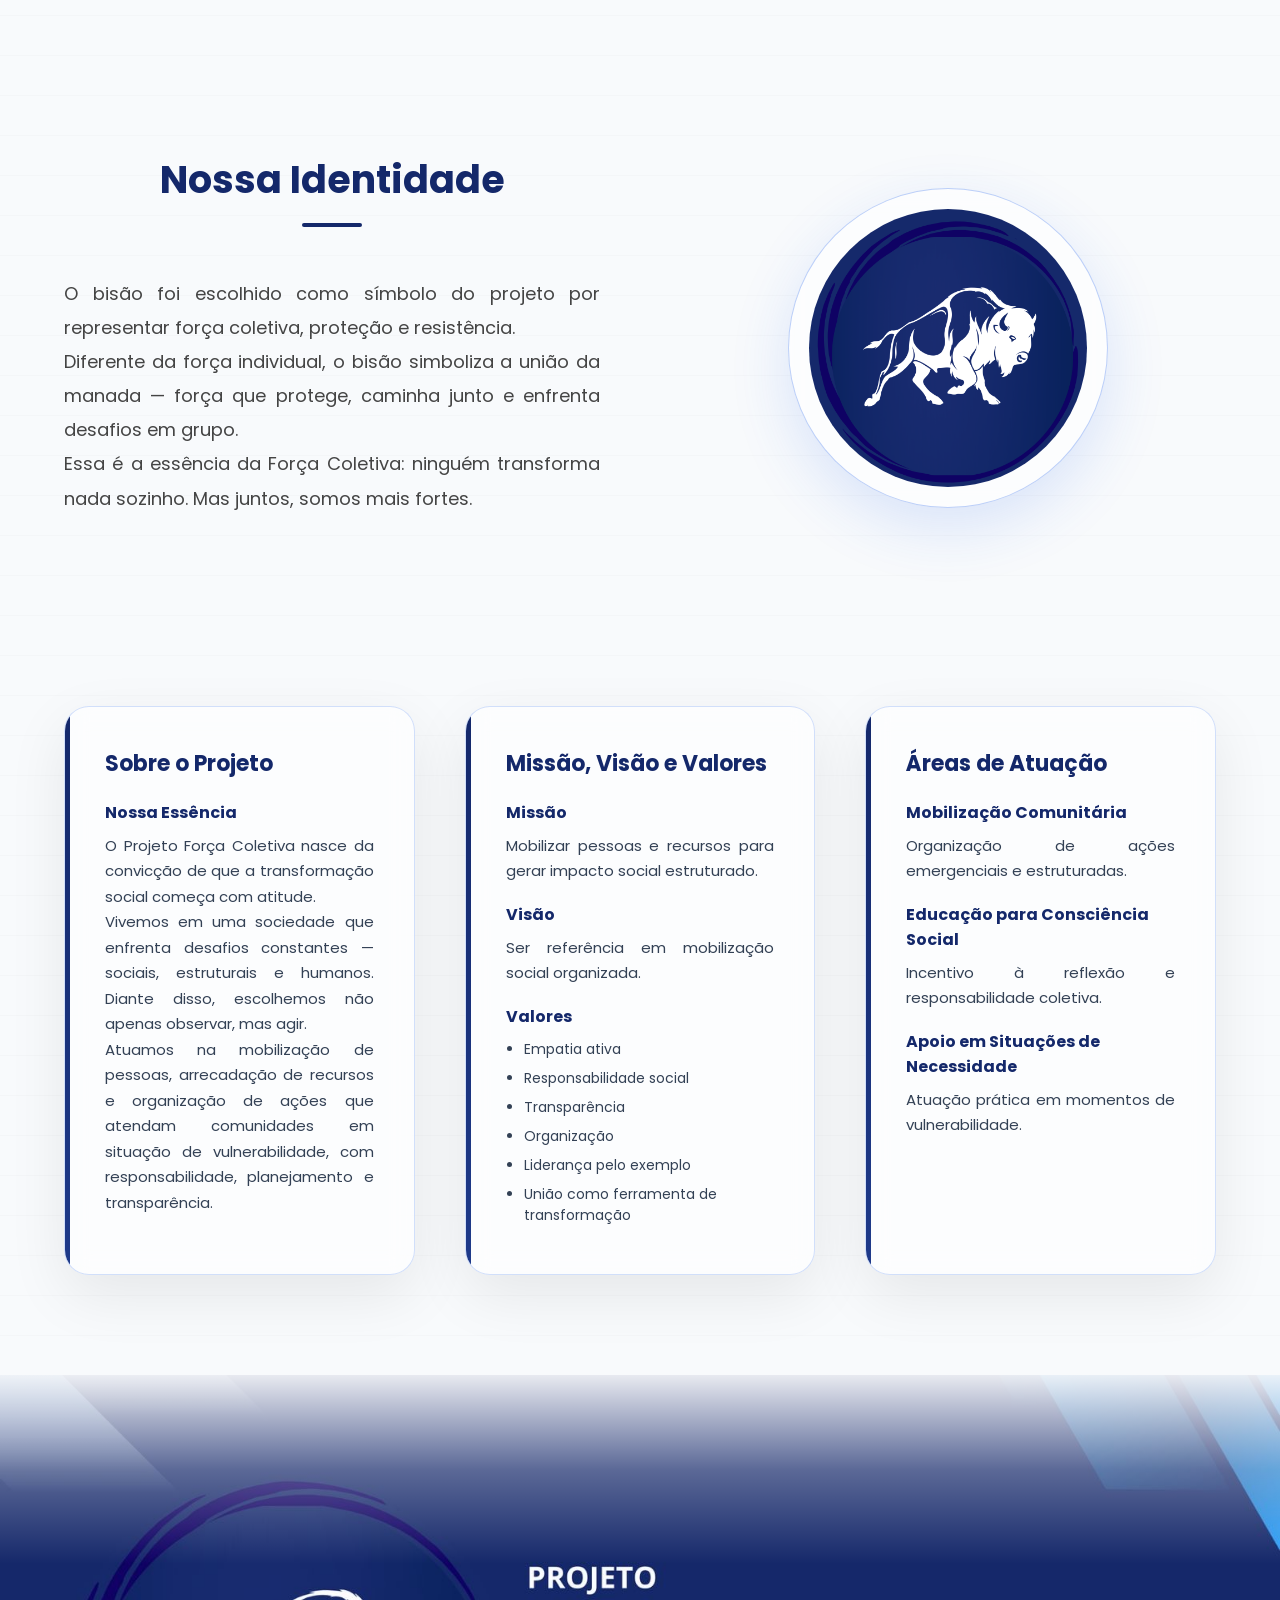
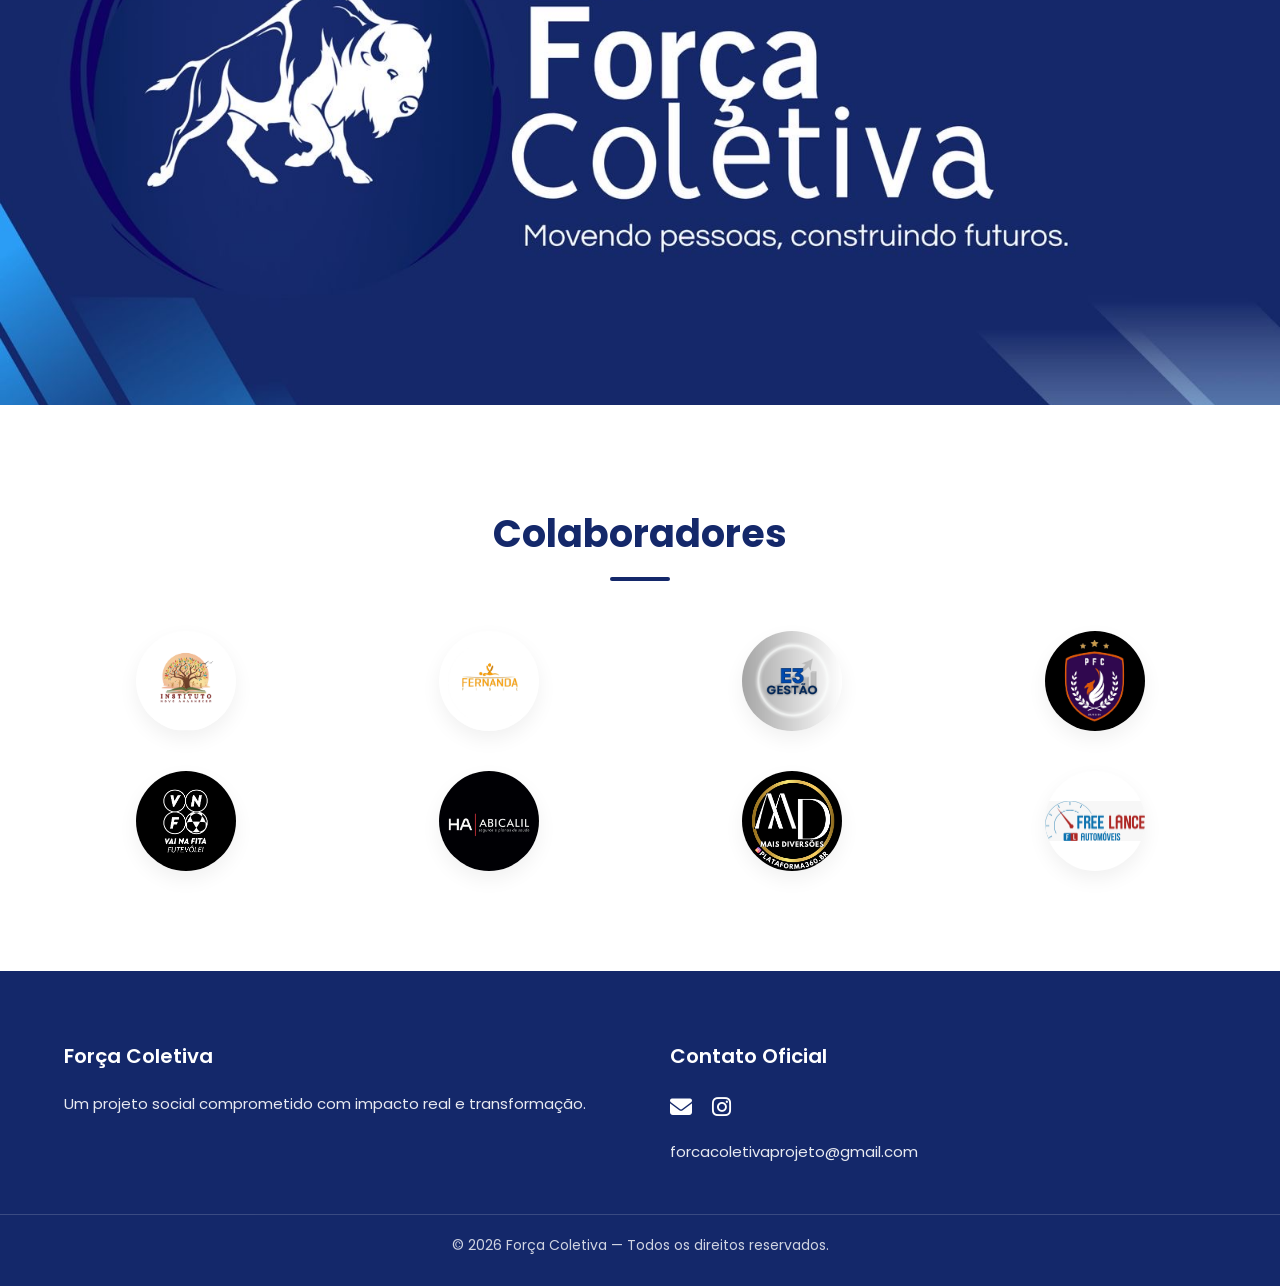
==== commit da5c032a: "Atualização final do projeto Finalizei o projeto" ====
--- a/index.html
+++ b/index.html
@@ -11,6 +11,9 @@
     <!-- Font Awesome -->
     <link rel="stylesheet" href="https://cdnjs.cloudflare.com/ajax/libs/font-awesome/6.5.0/css/all.min.css">
 
+    <!-- Favicon -->
+    <link rel="icon" href="favicon/favicon.ico">
+
     <!-- CSS -->
     <link rel="stylesheet" href="css/style.css">
 </head>
@@ -26,7 +29,7 @@
             <nav>
                 <a href="#inicio" class="active">Início</a>
                 <a href="#sobre">Sobre Nós</a>
-                <a href="#projetos">Projetos</a>
+                <a href="projetos.html">Projetos</a>
                 <a href="#contato">Contato</a>
             </nav>
         </div>
@@ -148,16 +151,43 @@
 <section class="banner-institucional">
 </section>
 
-    <!-- CONTATO -->
-    <section id="contato" class="contact">
-        <div class="container">
-            <h2>Contato</h2>
-            <p>Entre em contato conosco através do e-mail ou redes sociais.</p>
-        </div>
-
-    </section>
+    <section class="colaboradores">
+    <div class="container">
+        <h2 class="section-title">Colaboradores</h2>
+
+        <div class="colaboradores-logos">
+            <div class="colaborador-item">
+                <img src="images/LOGO1.0.png" alt="Instituto Novo Amanhecer">
+            </div>
+            <div class="colaborador-item">
+                <img src="images/LOGO2.0.png" alt="Instituto Novo Amanhecer">
+            </div>
+            <div class="colaborador-item">
+                <img src="images/LOGO3.0.png" alt="Instituto Novo Amanhecer">
+            </div>
+            <div class="colaborador-item">
+                <img src="images/LOGO4.0.png" class="logo-ajuste1" alt="Instituto Novo Amanhecer">
+            </div>
+            <div class="colaborador-item">
+                <img src="images/LOGO5.0.png" class="logo-ajuste2" alt="Instituto Novo Amanhecer">
+            </div>
+            <div class="colaborador-item">
+                <img src="images/LOGO6.0.png" class="logo-ajuste3" alt="Instituto Novo Amanhecer">
+            </div>
+            <div class="colaborador-item">
+                <img src="images/LOGO7.0.png" alt="Instituto Novo Amanhecer">
+            </div>
+            <div class="colaborador-item">
+                <img src="images/LOGO8.0.png" alt="Instituto Novo Amanhecer">
+            </div>
+        </div>
+    </div>
+</section>
 
 <footer class="footer">
+
+     <!-- CONTATO -->
+    <section id="contato" class="contact"></section>
 
     <div class="container footer-content">
 
@@ -185,48 +215,6 @@
 
             <p class="footer-email">forcacoletivaprojeto@gmail.com</p>
         </div>
-
-        <!-- Patrocinadores -->
-        <div class="footer-col">
-            <h4>Patrocinadores</h4>
-
-            <div class="footer-logos">
-
-            <div class="logo-item">
-            <img src="images/logo1.png" class="logo1" alt="Patrocinador 1">
-            </div>
-
-            <div class="logo-item">
-            <img src="images/logo2.png" class="logo2" alt="Patrocinador 2">
-            </div>
-
-            <div class="logo-item">
-            <img src="images/logo3.png" class="logo3" alt="Patrocinador 3">
-            </div>
-            
-            <div class="logo-item">
-            <img src="images/logo4.png" class="logo4" alt="Patrocinador 4">
-            </div>
-
-            <div class="logo-item">
-            <img src="images/logo5.png" class="logo5" alt="Patrocinador 5">
-            </div>
-
-            <div class="logo-item">
-            <img src="images/logo6.png" class="logo6" alt="Patrocinador 6">
-            </div>
-
-            <div class="logo-item">
-            <img src="images/logo7.png" class="logo7" alt="Patrocinador 7">
-            </div>
-
-            <div class="logo-item">
-            <img src="images/logo8.png" class="logo8" alt="Patrocinador 8">
-            </div>
-
-            </div>
-        </div>
-
     </div>
 
     <!-- Linha institucional final -->
@@ -242,19 +230,28 @@
 
 document.querySelectorAll('.header nav a').forEach(link => {
     link.addEventListener('click', function(e) {
-        e.preventDefault();
-        const targetId = this.getAttribute('href').slice(1);
-        const targetSection = document.getElementById(targetId);
-        const headerOffset = 80;
-        const elementPosition = targetSection.getBoundingClientRect().top;
-        const offsetPosition = elementPosition + window.pageYOffset - headerOffset;
-
-        window.scrollTo({
-            top: offsetPosition,
-            behavior: 'smooth'
-        });
-
-        document.querySelector('nav').classList.remove('active');
+
+        const href = this.getAttribute('href');
+
+        // Se começar com # → scroll suave
+        if (href.startsWith('#')) {
+            e.preventDefault();
+            const targetId = href.slice(1);
+            const targetSection = document.getElementById(targetId);
+            const headerOffset = 80;
+            const elementPosition = targetSection.getBoundingClientRect().top;
+            const offsetPosition = elementPosition + window.pageYOffset - headerOffset;
+
+            window.scrollTo({
+                top: offsetPosition,
+                behavior: 'smooth'
+            });
+
+            document.querySelector('nav').classList.remove('active');
+        }
+
+        // Se não começa com # → abre link normalmente (ex: projetos.html)
+        // Não precisa de e.preventDefault()
     });
 });
 
--- a/css/style.css
+++ b/css/style.css
@@ -686,28 +686,6 @@
     transform: translateY(-3px);
 }
 
-/* Logos */
-.footer-logos {
-    display: flex;
-    gap: 20px;
-    flex-wrap: wrap;
-    align-items: center;
-}
-
-.logo-item {
-    width: 120px;   /* tamanho padrão de caixa */
-    height: 80px;
-    display: flex;
-    align-items: center;
-    justify-content: center;
-}
-
-.logo-item img {
-    max-height: 100%;
-    max-width: 100%;
-    object-fit: contain;
-}
-
 /* Linha final */
 .footer-bottom {
     margin-top: 50px;
@@ -718,4 +696,365 @@
     opacity: 0.8;
 }
 
-
+/* ================= COLABORADORES ================= */
+
+.colaboradores {
+    background: white; /* fundo claro elegante */
+    text-align: center;
+}
+
+.section-title {
+    text-align: center;
+    font-size: 38px;
+    font-weight: 700;
+    color: #14286a;
+    margin-bottom: 20px;
+}
+
+.section-title::after {
+    content: "";
+    display: block;
+    width: 60px;
+    height: 4px;
+    background: #14286a;
+    margin: 15px auto 0 auto;
+    border-radius: 2px;
+}
+
+/* LOGOS */
+
+.colaboradores {
+    background: white;
+    padding: 100px 0;
+}
+
+.colaboradores-logos {
+    display: grid;
+    grid-template-columns: repeat(4, 1fr);
+    gap: 40px 60px; /* espaço vertical e horizontal */
+    justify-items: center;
+    margin-top: 50px;
+}
+
+.colaborador-item {
+    width: 100px;      /* largura fixa */
+    height: 100px;     /* mesma altura */
+    border-radius: 50%;  /* 👈 transforma em círculo */
+    background: white;
+    display: flex;
+    align-items: center;
+    justify-content: center;
+    box-shadow: 0 8px 20px rgba(0,0,0,0.06);
+    overflow: hidden;   /* importante */
+    transition: 0.3s ease;
+}
+
+.colaborador-item:hover {
+    transform: scale(1.05);
+}
+
+.colaborador-item img {
+    width: 100%;
+    height: 100%;
+    object-fit: contain;
+}
+
+.colaborador-item img.logo-ajuste1 {
+    width: 120%;
+    height: 110%;
+}
+
+.colaborador-item img.logo-ajuste2 {
+    width: 150%;
+    height: 150%;
+}
+
+.colaborador-item img.logo-ajuste3 {
+    width: 220%;
+    height: 220%;
+}
+.colaborador-item img:hover {
+    transform: scale(1.05);
+}
+
+/* ================= PAGINA PROJETOS ================= */
+
+body.pagina-projetos {
+    font-family: 'Poppins', sans-serif;
+    color: #1e293b;
+}
+
+body.pagina-projetos main {
+    margin-top: 0;
+}
+
+/* Header */
+body.pagina-projetos .header {
+    background: #14286a;
+}
+
+/* ================= SEÇÃO PROJETO ================= */
+
+.projeto-section {
+    position: relative;
+    padding: 120px 20px;
+    background-size: cover;
+    background-position: center;
+}
+
+.projeto-section .overlay {
+    position: absolute;
+    inset: 0;
+    background: rgba(20,40,106,0.55);
+    z-index: 1;
+}
+
+/* Conteúdo */
+.projeto-content {
+    position: relative;
+    z-index: 2;
+    max-width: 1100px;
+    margin: auto;
+    display: flex;
+    align-items: center;
+    gap: 70px;
+    flex-wrap: wrap;
+}
+
+/* ================= MEDIA (IMAGEM / VIDEO) ================= */
+
+.media-box {
+    width: 320px;
+    border-radius: 18px;
+    overflow: hidden;
+    box-shadow: 0 25px 55px rgba(0,0,0,0.35);
+    background: #000;
+    display: flex;
+    flex-direction: column;
+}
+
+/* IMAGEM */
+.media-box img {
+    width: 100%;
+    height: 260px;
+    object-fit: cover;
+    display: block;
+}
+
+/* VIDEO */
+.media-box video {
+    width: 100%;
+    height: 160px;
+    object-fit: cover;
+    display: block;
+    background: #000;
+}
+/* ================= CARD ================= */
+
+.projeto-card {
+    background: rgba(255,255,255,0.95);
+    padding: 45px;
+    border-radius: 22px;
+    max-width: 520px;
+    box-shadow: 0 25px 60px rgba(0,0,0,0.15);
+    transition: transform 0.4s ease, box-shadow 0.4s ease;
+}
+
+.projeto-card:hover {
+    transform: translateY(-6px);
+    box-shadow: 0 35px 80px rgba(37,99,235,0.25);
+}
+
+.projeto-card h3 {
+    font-size: 26px;
+    font-weight: 600;
+    color: #14286a;
+    margin-bottom: 20px;
+}
+
+.projeto-card p {
+    font-size: 16px;
+    line-height: 1.7;
+}
+
+/* ================= ANIMAÇÃO SUTIL ================= */
+
+.fade-up {
+    animation: fadeUp 0.9s ease forwards;
+}
+
+@keyframes fadeUp {
+    from {
+        opacity: 0;
+        transform: translateY(30px);
+    }
+    to {
+        opacity: 1;
+        transform: translateY(0);
+    }
+}
+
+/* ================= RESPONSIVO ================= */
+
+@media (max-width: 992px) {
+    .projeto-content {
+        flex-direction: column;
+        text-align: center;
+    }
+
+    .media-box {
+        width: 100%;
+        max-width: 360px;
+        height: 420px;
+    }
+
+    .projeto-card {
+        padding: 35px;
+    }
+}
+
+@media (max-width: 576px) {
+    .projeto-card h3 {
+        font-size: 22px;
+    }
+
+    .projeto-card p {
+        font-size: 15px;
+    }
+}
+
+/* ================= VIDEO BOX ================= */
+
+.video-box {
+    width: 320px;
+    margin-top: 20px;
+    border-radius: 18px;
+    overflow: hidden;
+    box-shadow: 0 25px 55px rgba(0,0,0,0.35);
+    background: #000;
+}
+
+/* Vídeo responsivo, sem corte */
+.video-box video {
+    width: 100%;
+    height: auto;
+    display: block;
+    border-radius: 18px;
+}
+
+/* Desktop: imagem + vídeo alinhados */
+@media (min-width: 993px) {
+    .projeto-media {
+        display: flex;
+        flex-direction: column;
+        align-items: flex-start;
+    }
+}
+
+/* Mobile */
+@media (max-width: 992px) {
+    .video-box {
+        width: 100%;
+        max-width: 360px;
+    }
+}
+
+/* REMOVE QUALQUER BORDA / FUNDO DO VIDEO */
+.video-box,
+.video-box video {
+    background: transparent !important;
+    border: none !important;
+    outline: none !important;
+    box-shadow: none !important;
+}
+
+/* VIDEO SEM BORDA E RESPONSIVO */
+.video-box video {
+    width: 100%;
+    height: auto;
+    display: block;
+    border-radius: 14px; /* mantém padrão visual elegante */
+    object-fit: cover;
+}
+
+/* REMOVE CONTORNO AO CLICAR (focus) */
+.video-box video:focus {
+    outline: none;
+}
+
+/* EVITA FUNDO PRETO ANTES DO PLAY */
+video::-webkit-media-controls-panel {
+    background-image: none;
+}
+
+/* GARANTE QUE O CONTAINER NÃO CRIE BORDA */
+.video-box {
+    padding: 0;
+    overflow: hidden;
+}
+
+.projeto-texto {
+    font-size: 16px;
+    line-height: 1.75;
+    color: #334155;
+    margin-bottom: 14px;
+    text-align: left;
+}
+
+/* ================= MENU - APENAS PÁGINA PROJETOS ================= */
+
+body.pagina-projetos header nav a,
+body.pagina-projetos header nav a:hover,
+body.pagina-projetos header nav a:focus,
+body.pagina-projetos header nav a:active {
+    color: #ffffff !important;
+}
+
+
+/* =====================================================
+   EFEITO PREMIUM DOS CARDS DA HOME APLICADO A PROJETOS
+   ===================================================== */
+
+/* Faz o projeto-card herdar o visual do .card */
+body.pagina-projetos .projeto-card {
+    position: relative;
+    background: rgba(255, 255, 255, 0.6);
+    backdrop-filter: blur(12px);
+    -webkit-backdrop-filter: blur(12px);
+    border: 1px solid rgba(37, 99, 235, 0.10);
+    box-shadow: 0 20px 60px rgba(0,0,0,0.04);
+    overflow: hidden;
+    transition: all 0.45s ease;
+}
+
+/* Barra lateral animada */
+body.pagina-projetos .projeto-card::before {
+    content: "";
+    position: absolute;
+    left: 0;
+    top: 0;
+    width: 5px;
+    height: 100%;
+    background: linear-gradient(to bottom, #14286a, #1e3a8a);
+    transition: 0.4s ease;
+}
+
+/* Hover igual ao card da home */
+body.pagina-projetos .projeto-card:hover {
+    transform: translateY(-12px);
+    box-shadow: 0 35px 90px rgba(37,99,235,0.10);
+    border-color: rgba(37,99,235,0.10);
+}
+
+/* Barra cresce no hover */
+body.pagina-projetos .projeto-card:hover::before {
+    width: 100%;
+    opacity: 0.01;
+}
+
+/* Texto alinhado e bonito */
+body.pagina-projetos .projeto-card p {
+    font-size: 16px;
+    line-height: 1.75;
+    color: #334155;
+}
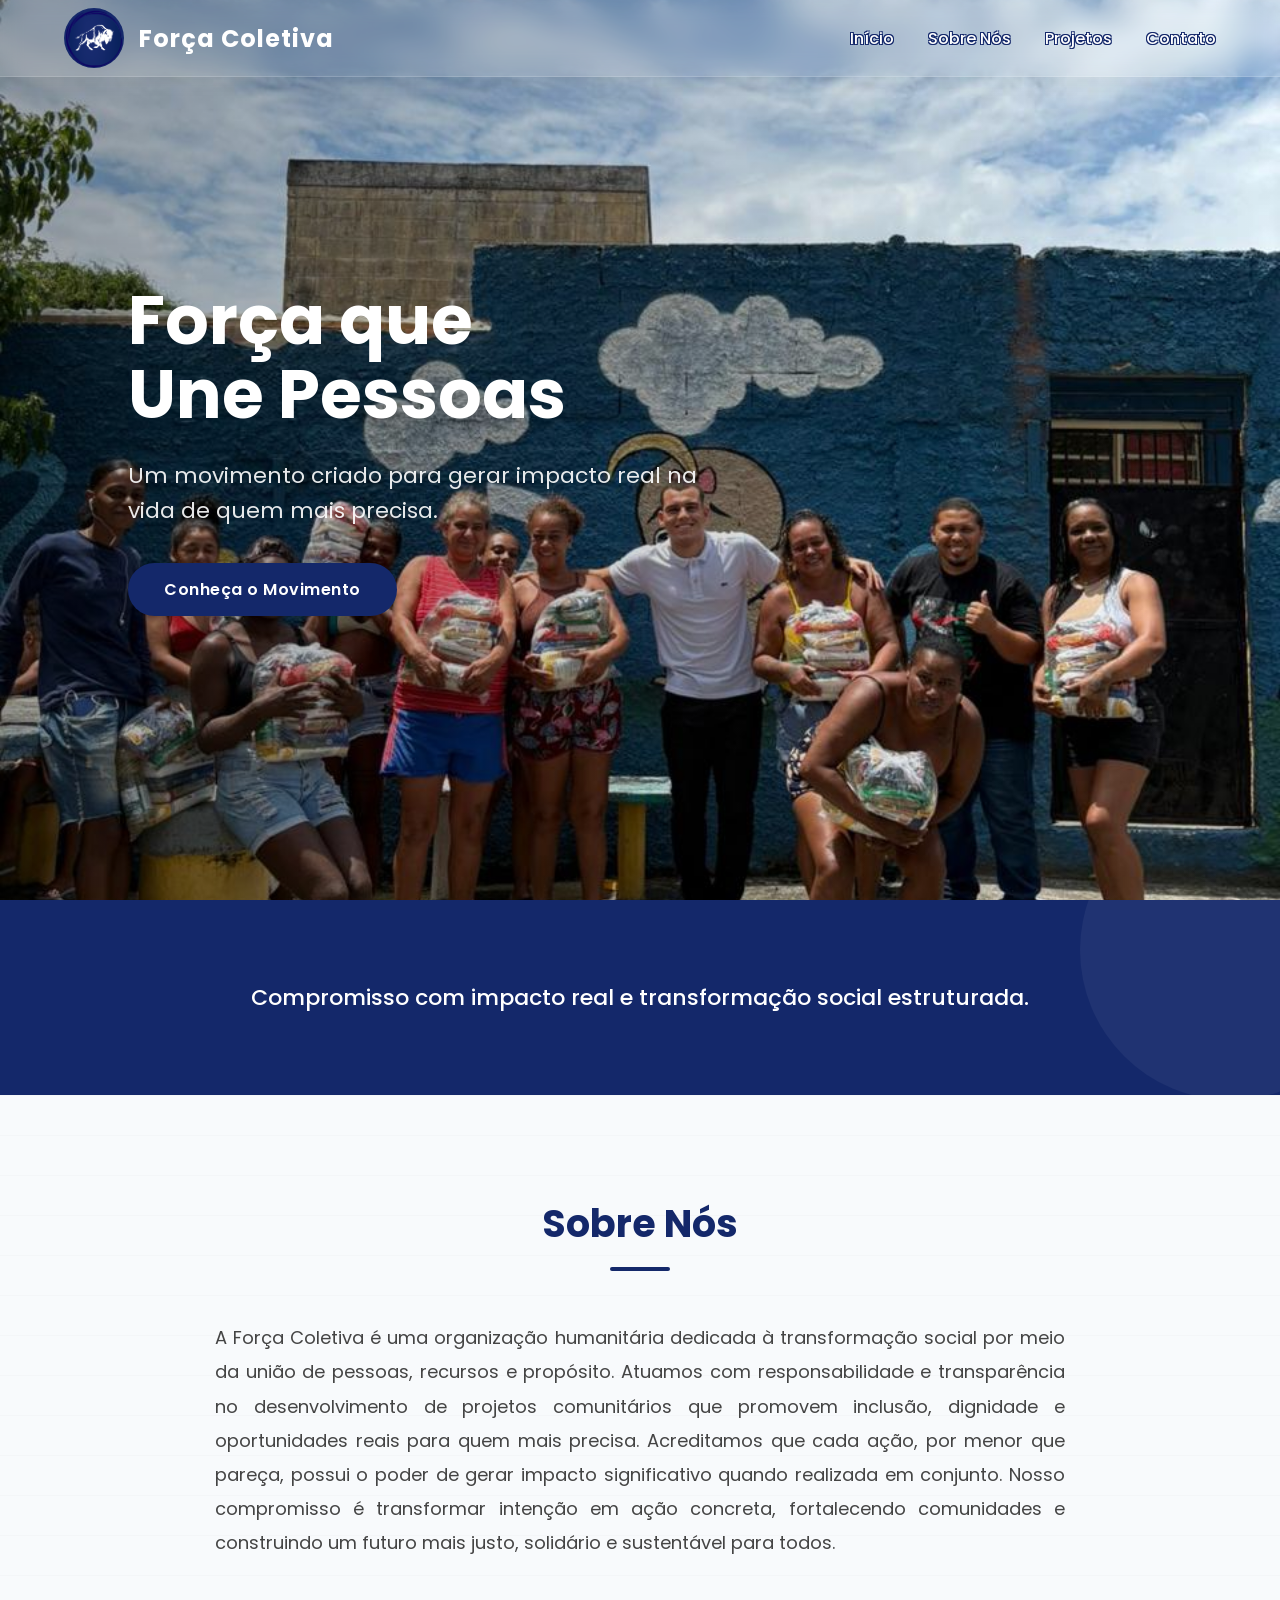
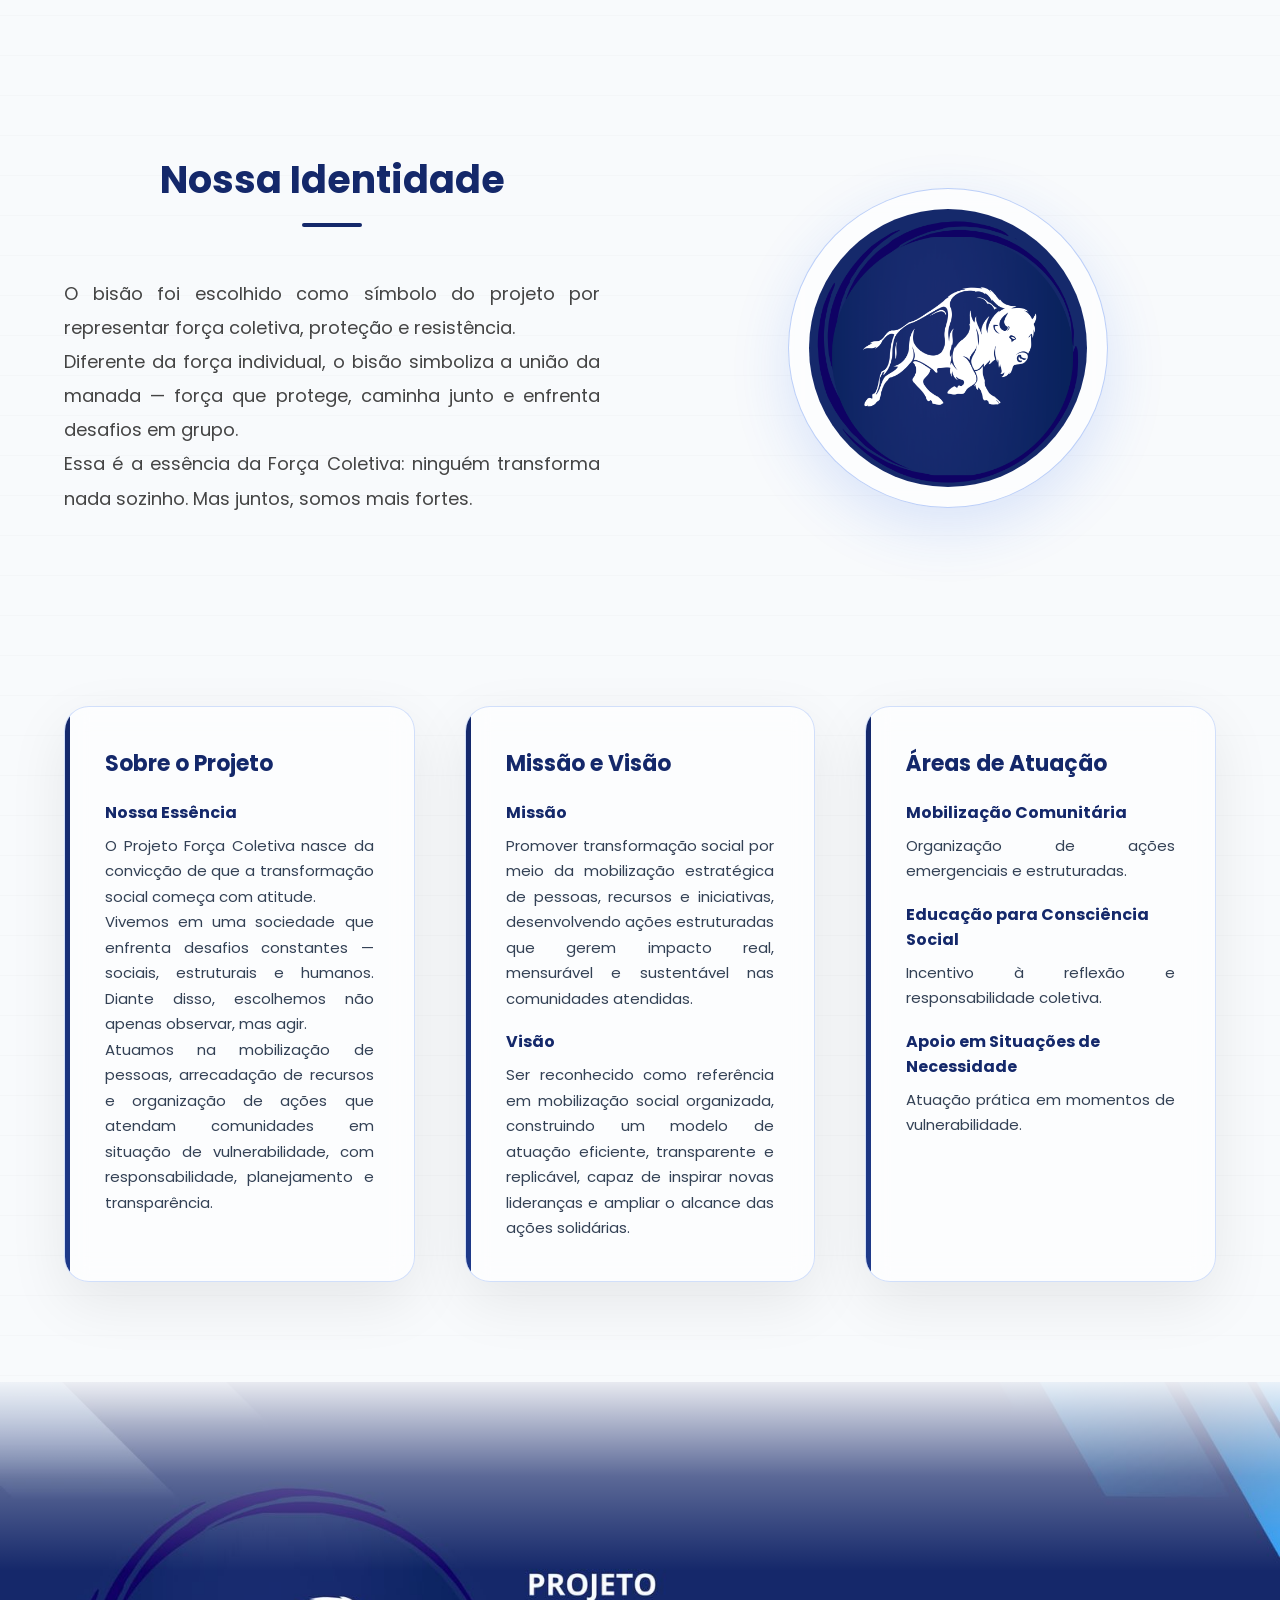
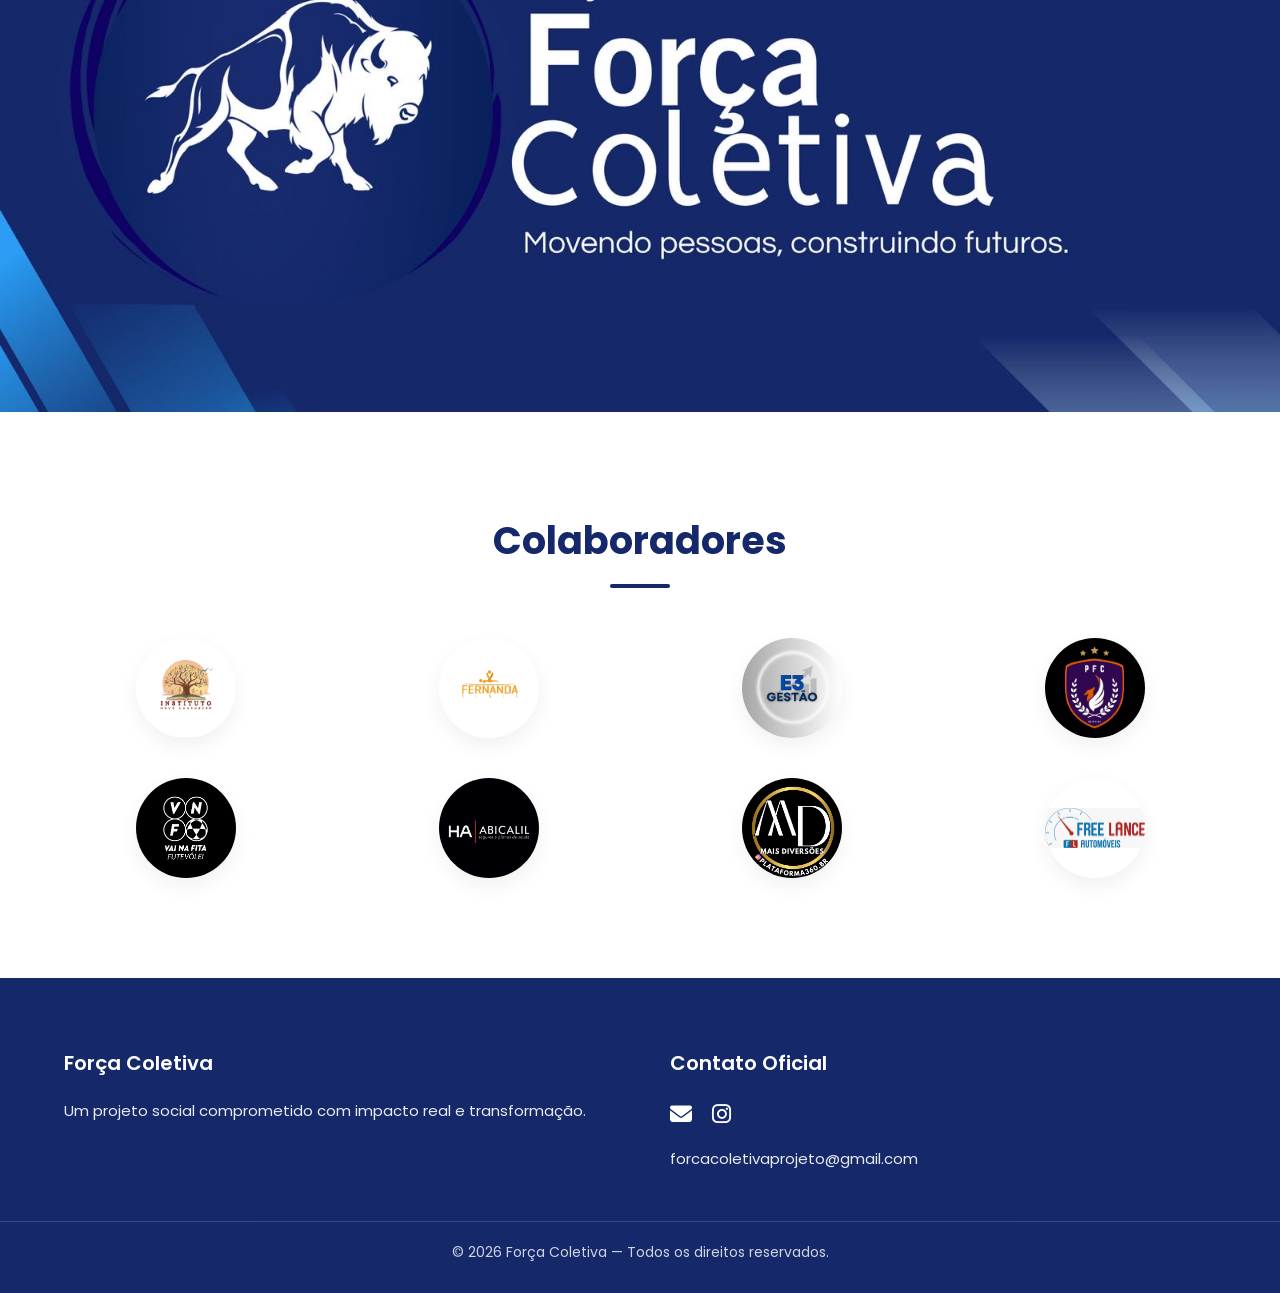
==== commit 01e7e557: "Mudanças no arquivo projeto.html Fiz alterações na página !!!" ====
--- a/index.html
+++ b/index.html
@@ -16,6 +16,7 @@
 
     <!-- CSS -->
     <link rel="stylesheet" href="css/style.css">
+    <link rel="stylesheet" href="css/responsive.css">
 </head>
 <body>
 
@@ -26,7 +27,15 @@
                 <img src="images/logo.png" alt="Logo Força Coletiva">
                 <span>Força Coletiva</span>
             </div>
-            <nav>
+
+            <!-- BOTÃO HAMBÚRGUER -->
+            <div class="menu-toggle" id="menu-toggle">
+                <span></span>
+                <span></span>
+                <span></span>
+            </div>
+
+            <nav id="menu">
                 <a href="#inicio" class="active">Início</a>
                 <a href="#sobre">Sobre Nós</a>
                 <a href="projetos.html">Projetos</a>
@@ -113,23 +122,21 @@
 
             <!-- MISSÃO VISÃO VALORES -->
             <div class="card">
-                <h3>Missão, Visão e Valores</h3>
+               <h3>Missão e Visão</h3>
 
                 <h4>Missão</h4>
-                <p>Mobilizar pessoas e recursos para gerar impacto social estruturado.</p>
+                <p>
+                Promover transformação social por meio da mobilização estratégica de pessoas,
+                recursos e iniciativas, desenvolvendo ações estruturadas que gerem impacto
+                real, mensurável e sustentável nas comunidades atendidas.
+                </p>
 
                 <h4>Visão</h4>
-                <p>Ser referência em mobilização social organizada.</p>
-
-                <h4>Valores</h4>
-                <ul>
-                    <li>Empatia ativa</li>
-                    <li>Responsabilidade social</li>
-                    <li>Transparência</li>
-                    <li>Organização</li>
-                    <li>Liderança pelo exemplo</li>
-                    <li>União como ferramenta de transformação</li>
-                </ul>
+                <p>
+                Ser reconhecido como referência em mobilização social organizada,
+                construindo um modelo de atuação eficiente, transparente e replicável,
+                capaz de inspirar novas lideranças e ampliar o alcance das ações solidárias.
+                </p>
             </div>
 
             <!-- ÁREAS DE ATUAÇÃO -->
@@ -226,72 +233,6 @@
 
 </footer>
 
-<script>
-
-document.querySelectorAll('.header nav a').forEach(link => {
-    link.addEventListener('click', function(e) {
-
-        const href = this.getAttribute('href');
-
-        // Se começar com # → scroll suave
-        if (href.startsWith('#')) {
-            e.preventDefault();
-            const targetId = href.slice(1);
-            const targetSection = document.getElementById(targetId);
-            const headerOffset = 80;
-            const elementPosition = targetSection.getBoundingClientRect().top;
-            const offsetPosition = elementPosition + window.pageYOffset - headerOffset;
-
-            window.scrollTo({
-                top: offsetPosition,
-                behavior: 'smooth'
-            });
-
-            document.querySelector('nav').classList.remove('active');
-        }
-
-        // Se não começa com # → abre link normalmente (ex: projetos.html)
-        // Não precisa de e.preventDefault()
-    });
-});
-
-const header = document.querySelector('.header');
-const hero = document.querySelector('.hero');
-
-window.addEventListener('scroll', function() {
-    const heroHeight = hero.offsetHeight;
-
-    if (window.scrollY > heroHeight - header.offsetHeight) {
-        header.classList.add('scroll-active');
-    } else {
-        header.classList.remove('scroll-active');
-    }
-});
-
-const faders = document.querySelectorAll('.fade-in');
-
-const appearOptions = {
-  threshold: 0.3
-};
-
-const appearOnScroll = new IntersectionObserver(function(
-  entries,
-  appearOnScroll
-) {
-  entries.forEach(entry => {
-    if (!entry.isIntersecting) {
-      return;
-    } else {
-      entry.target.classList.add('appear');
-      appearOnScroll.unobserve(entry.target);
-    }
-  });
-}, appearOptions);
-
-faders.forEach(fader => {
-  appearOnScroll.observe(fader);
-});
-
-</script>
+<script src="js/main.js"></script>
 </body>
 </html>
--- a/css/style.css
+++ b/css/style.css
@@ -776,285 +776,3 @@
 .colaborador-item img:hover {
     transform: scale(1.05);
 }
-
-/* ================= PAGINA PROJETOS ================= */
-
-body.pagina-projetos {
-    font-family: 'Poppins', sans-serif;
-    color: #1e293b;
-}
-
-body.pagina-projetos main {
-    margin-top: 0;
-}
-
-/* Header */
-body.pagina-projetos .header {
-    background: #14286a;
-}
-
-/* ================= SEÇÃO PROJETO ================= */
-
-.projeto-section {
-    position: relative;
-    padding: 120px 20px;
-    background-size: cover;
-    background-position: center;
-}
-
-.projeto-section .overlay {
-    position: absolute;
-    inset: 0;
-    background: rgba(20,40,106,0.55);
-    z-index: 1;
-}
-
-/* Conteúdo */
-.projeto-content {
-    position: relative;
-    z-index: 2;
-    max-width: 1100px;
-    margin: auto;
-    display: flex;
-    align-items: center;
-    gap: 70px;
-    flex-wrap: wrap;
-}
-
-/* ================= MEDIA (IMAGEM / VIDEO) ================= */
-
-.media-box {
-    width: 320px;
-    border-radius: 18px;
-    overflow: hidden;
-    box-shadow: 0 25px 55px rgba(0,0,0,0.35);
-    background: #000;
-    display: flex;
-    flex-direction: column;
-}
-
-/* IMAGEM */
-.media-box img {
-    width: 100%;
-    height: 260px;
-    object-fit: cover;
-    display: block;
-}
-
-/* VIDEO */
-.media-box video {
-    width: 100%;
-    height: 160px;
-    object-fit: cover;
-    display: block;
-    background: #000;
-}
-/* ================= CARD ================= */
-
-.projeto-card {
-    background: rgba(255,255,255,0.95);
-    padding: 45px;
-    border-radius: 22px;
-    max-width: 520px;
-    box-shadow: 0 25px 60px rgba(0,0,0,0.15);
-    transition: transform 0.4s ease, box-shadow 0.4s ease;
-}
-
-.projeto-card:hover {
-    transform: translateY(-6px);
-    box-shadow: 0 35px 80px rgba(37,99,235,0.25);
-}
-
-.projeto-card h3 {
-    font-size: 26px;
-    font-weight: 600;
-    color: #14286a;
-    margin-bottom: 20px;
-}
-
-.projeto-card p {
-    font-size: 16px;
-    line-height: 1.7;
-}
-
-/* ================= ANIMAÇÃO SUTIL ================= */
-
-.fade-up {
-    animation: fadeUp 0.9s ease forwards;
-}
-
-@keyframes fadeUp {
-    from {
-        opacity: 0;
-        transform: translateY(30px);
-    }
-    to {
-        opacity: 1;
-        transform: translateY(0);
-    }
-}
-
-/* ================= RESPONSIVO ================= */
-
-@media (max-width: 992px) {
-    .projeto-content {
-        flex-direction: column;
-        text-align: center;
-    }
-
-    .media-box {
-        width: 100%;
-        max-width: 360px;
-        height: 420px;
-    }
-
-    .projeto-card {
-        padding: 35px;
-    }
-}
-
-@media (max-width: 576px) {
-    .projeto-card h3 {
-        font-size: 22px;
-    }
-
-    .projeto-card p {
-        font-size: 15px;
-    }
-}
-
-/* ================= VIDEO BOX ================= */
-
-.video-box {
-    width: 320px;
-    margin-top: 20px;
-    border-radius: 18px;
-    overflow: hidden;
-    box-shadow: 0 25px 55px rgba(0,0,0,0.35);
-    background: #000;
-}
-
-/* Vídeo responsivo, sem corte */
-.video-box video {
-    width: 100%;
-    height: auto;
-    display: block;
-    border-radius: 18px;
-}
-
-/* Desktop: imagem + vídeo alinhados */
-@media (min-width: 993px) {
-    .projeto-media {
-        display: flex;
-        flex-direction: column;
-        align-items: flex-start;
-    }
-}
-
-/* Mobile */
-@media (max-width: 992px) {
-    .video-box {
-        width: 100%;
-        max-width: 360px;
-    }
-}
-
-/* REMOVE QUALQUER BORDA / FUNDO DO VIDEO */
-.video-box,
-.video-box video {
-    background: transparent !important;
-    border: none !important;
-    outline: none !important;
-    box-shadow: none !important;
-}
-
-/* VIDEO SEM BORDA E RESPONSIVO */
-.video-box video {
-    width: 100%;
-    height: auto;
-    display: block;
-    border-radius: 14px; /* mantém padrão visual elegante */
-    object-fit: cover;
-}
-
-/* REMOVE CONTORNO AO CLICAR (focus) */
-.video-box video:focus {
-    outline: none;
-}
-
-/* EVITA FUNDO PRETO ANTES DO PLAY */
-video::-webkit-media-controls-panel {
-    background-image: none;
-}
-
-/* GARANTE QUE O CONTAINER NÃO CRIE BORDA */
-.video-box {
-    padding: 0;
-    overflow: hidden;
-}
-
-.projeto-texto {
-    font-size: 16px;
-    line-height: 1.75;
-    color: #334155;
-    margin-bottom: 14px;
-    text-align: left;
-}
-
-/* ================= MENU - APENAS PÁGINA PROJETOS ================= */
-
-body.pagina-projetos header nav a,
-body.pagina-projetos header nav a:hover,
-body.pagina-projetos header nav a:focus,
-body.pagina-projetos header nav a:active {
-    color: #ffffff !important;
-}
-
-
-/* =====================================================
-   EFEITO PREMIUM DOS CARDS DA HOME APLICADO A PROJETOS
-   ===================================================== */
-
-/* Faz o projeto-card herdar o visual do .card */
-body.pagina-projetos .projeto-card {
-    position: relative;
-    background: rgba(255, 255, 255, 0.6);
-    backdrop-filter: blur(12px);
-    -webkit-backdrop-filter: blur(12px);
-    border: 1px solid rgba(37, 99, 235, 0.10);
-    box-shadow: 0 20px 60px rgba(0,0,0,0.04);
-    overflow: hidden;
-    transition: all 0.45s ease;
-}
-
-/* Barra lateral animada */
-body.pagina-projetos .projeto-card::before {
-    content: "";
-    position: absolute;
-    left: 0;
-    top: 0;
-    width: 5px;
-    height: 100%;
-    background: linear-gradient(to bottom, #14286a, #1e3a8a);
-    transition: 0.4s ease;
-}
-
-/* Hover igual ao card da home */
-body.pagina-projetos .projeto-card:hover {
-    transform: translateY(-12px);
-    box-shadow: 0 35px 90px rgba(37,99,235,0.10);
-    border-color: rgba(37,99,235,0.10);
-}
-
-/* Barra cresce no hover */
-body.pagina-projetos .projeto-card:hover::before {
-    width: 100%;
-    opacity: 0.01;
-}
-
-/* Texto alinhado e bonito */
-body.pagina-projetos .projeto-card p {
-    font-size: 16px;
-    line-height: 1.75;
-    color: #334155;
-}
--- a/css/responsive.css
+++ b/css/responsive.css
@@ -0,0 +1,260 @@
+/* =====================================
+   RESPONSIVO — FORÇA COLETIVA
+   ===================================== */
+
+@media (max-width: 768px) {
+
+    /* ===== HEADER ===== */
+    .header .container {
+        flex-direction: column;
+        gap: 15px;
+    }
+
+    .logo span {
+        font-size: 20px;
+    }
+
+    .header nav {
+        display: flex;
+        flex-direction: column;
+        align-items: center;
+        gap: 12px;
+    }
+
+    .header nav a {
+        margin: 0;
+        font-size: 16px;
+    }
+
+    /* ===== HERO ===== */
+    .hero {
+        height: auto;
+        padding: 140px 20px 80px;
+        justify-content: center;
+        text-align: center;
+    }
+
+    .hero-content {
+        max-width: 100%;
+    }
+
+    .hero h1 {
+        font-size: 42px;
+        line-height: 1.2;
+    }
+
+    .hero p {
+        font-size: 18px;
+    }
+
+    /* ===== ABOUT ===== */
+    .about {
+        padding: 70px 0;
+    }
+
+    .about-row,
+    .about-row.reverse {
+        flex-direction: column;
+        gap: 40px;
+        margin-bottom: 80px;
+        text-align: center;
+    }
+
+    .about-text h2 {
+        font-size: 30px;
+    }
+
+    .about p {
+        font-size: 16px;
+    }
+
+    .about-image img,
+    .logo-box img {
+        max-width: 260px;
+    }
+
+    /* ===== CARDS ===== */
+    .sobre-cards {
+        grid-template-columns: 1fr;
+        gap: 30px;
+        margin-top: 60px;
+    }
+
+    /* ===== BANNER ===== */
+    .banner-institucional {
+        height: 40vh;
+    }
+
+    /* ===== COLABORADORES ===== */
+    .colaboradores {
+        padding: 70px 0;
+    }
+
+    .colaboradores-logos {
+        grid-template-columns: repeat(2, 1fr);
+        gap: 30px;
+    }
+
+    .colaborador-item {
+        width: 90px;
+        height: 90px;
+    }
+
+    /* ===== FOOTER ===== */
+    .footer-content {
+        flex-direction: column;
+        text-align: center;
+        gap: 40px;
+    }
+
+    .footer-contact {
+        justify-content: center;
+    }
+
+    /* ===== PROJETOS ===== */
+    .projeto-content {
+        flex-direction: column;
+        gap: 40px;
+        text-align: center;
+    }
+
+    .projeto-card {
+        padding: 30px;
+    }
+
+    .projeto-card h3 {
+        font-size: 22px;
+    }
+}
+
+/* =====================================
+   TELAS MUITO PEQUENAS
+   ===================================== */
+
+@media (max-width: 480px) {
+
+    .hero h1 {
+        font-size: 34px;
+    }
+
+    .hero p {
+        font-size: 16px;
+    }
+
+    .section-title {
+        font-size: 30px;
+    }
+}
+
+/* =====================================
+   MENU HAMBÚRGUER — CORRIGIDO
+   ===================================== */
+
+.menu-toggle {
+    display: none;
+    flex-direction: column;
+    cursor: pointer;
+    gap: 6px;
+    position: absolute;
+    top: 50%;
+    right: 20px;
+    transform: translateY(-50%);
+    z-index: 1001;
+}
+
+.menu-toggle span {
+    width: 28px;
+    height: 3px;
+    background: #14286a;
+    border-radius: 2px;
+    transition: 0.3s ease;
+}
+
+/* ===== ANIMAÇÃO DO HAMBÚRGUER → X ===== */
+
+.menu-toggle.active span:nth-child(1) {
+    transform: rotate(45deg) translate(5px, 5px);
+}
+
+.menu-toggle.active span:nth-child(2) {
+    opacity: 0;
+}
+
+.menu-toggle.active span:nth-child(3) {
+    transform: rotate(-45deg) translate(6px, -6px);
+}
+
+/* MOBILE */
+@media (max-width: 768px) {
+
+    .menu-toggle {
+        display: flex;
+    }
+
+    .header {
+        position: fixed;
+        width: 100%;
+        top: 0;
+        left: 0;
+        z-index: 1000;
+    }
+
+    .header .container {
+        position: relative;
+        flex-direction: row;
+        justify-content: space-between;
+        align-items: center;
+    }
+
+    nav {
+        position: fixed;
+        top: 70px; /* altura do header */
+        left: 0;
+        width: 100%;
+        background: #ffffff;
+
+        display: flex;
+        flex-direction: column;
+        align-items: center;
+        gap: 20px;
+        padding: 30px 0;
+
+        box-shadow: 0 10px 30px rgba(0,0,0,0.15);
+
+        transform: translateY(-20px);
+        opacity: 0;
+        pointer-events: none;
+        transition: 0.3s ease;
+    }
+
+    nav a {
+        color: #14286a !important;
+        font-size: 18px;
+    }
+
+    nav.active {
+        transform: translateY(0);
+        opacity: 1;
+        pointer-events: auto;
+    }
+}
+
+/* ===============================
+   MENU HAMBÚRGUER — PÁGINA PROJETOS
+   =============================== */
+
+body.pagina-projetos .menu-toggle span {
+    background: #ffffff;
+}
+
+/* ===============================
+   CORRIGE BARRA PRETA NAS IMAGENS
+   =============================== */
+
+.media-box img {
+    width: 100%;
+    height: 100%;
+    object-fit: cover;
+    display: block;
+}
+
